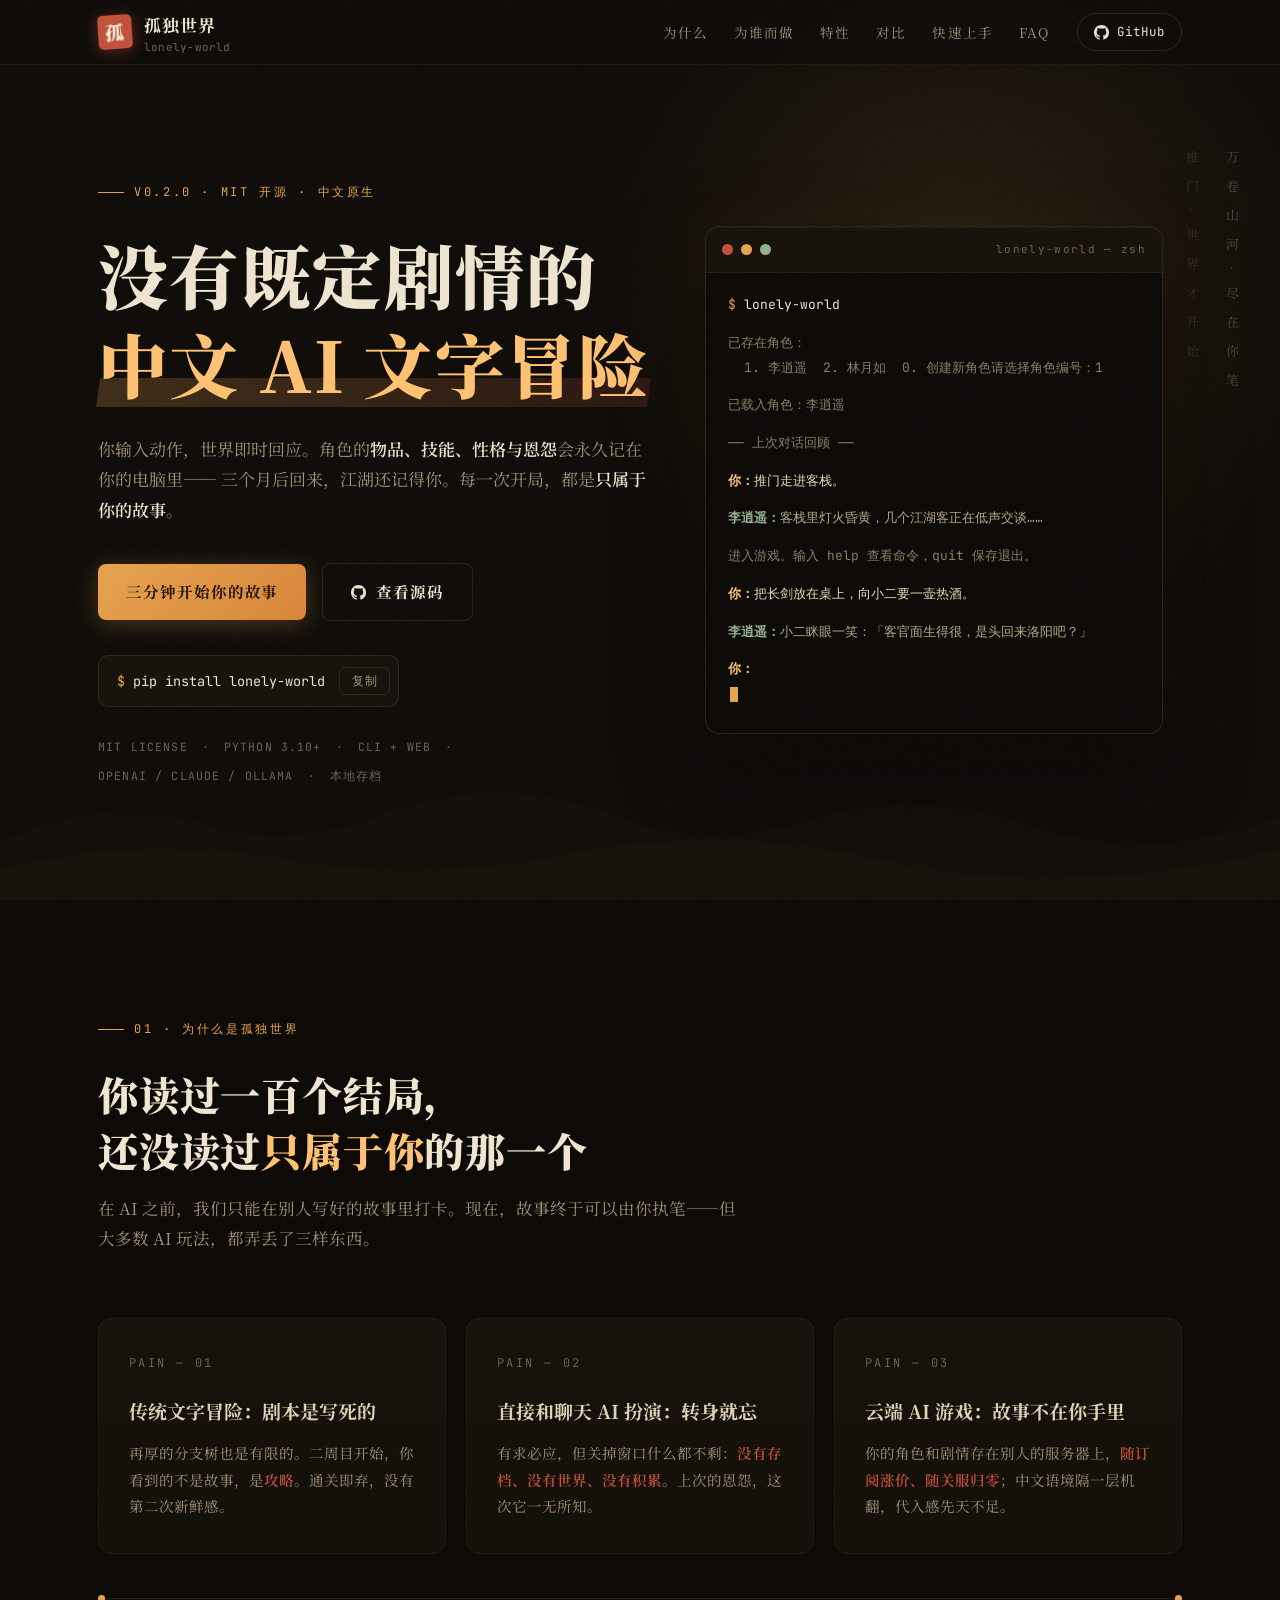
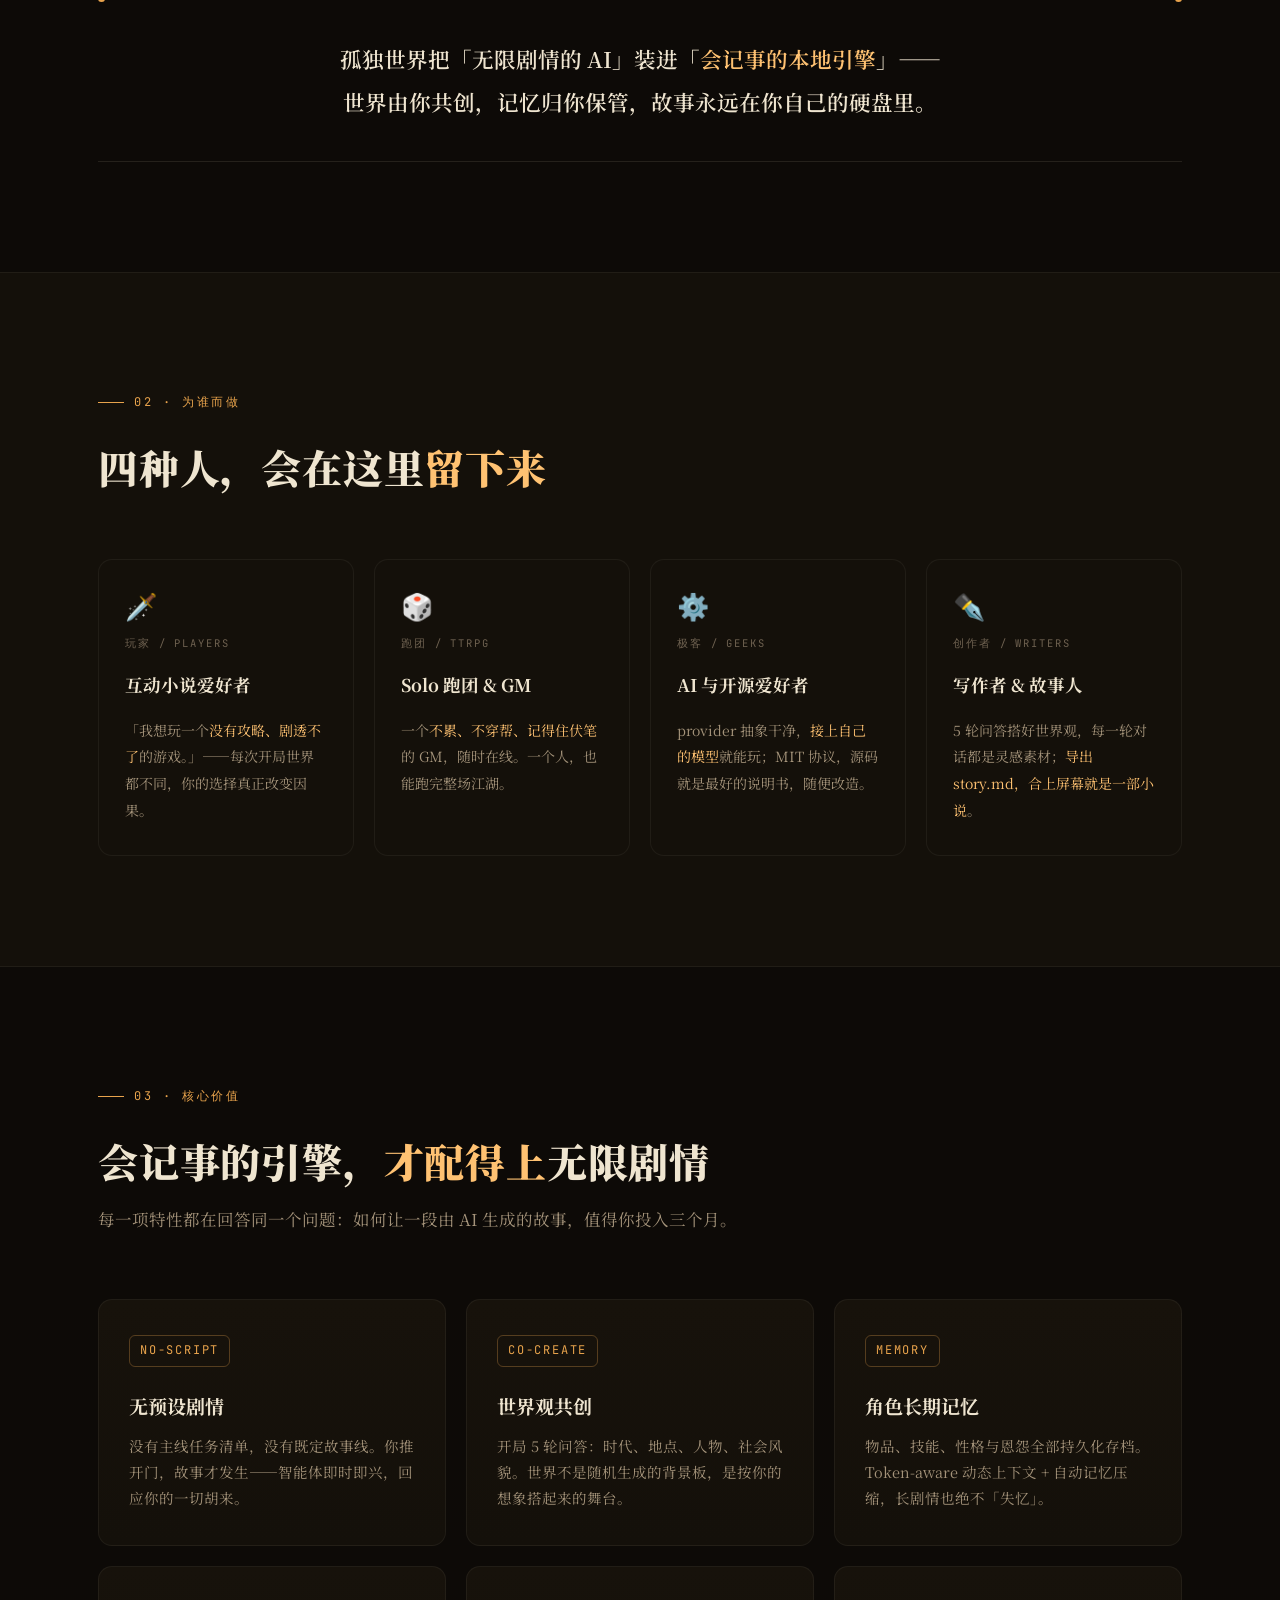
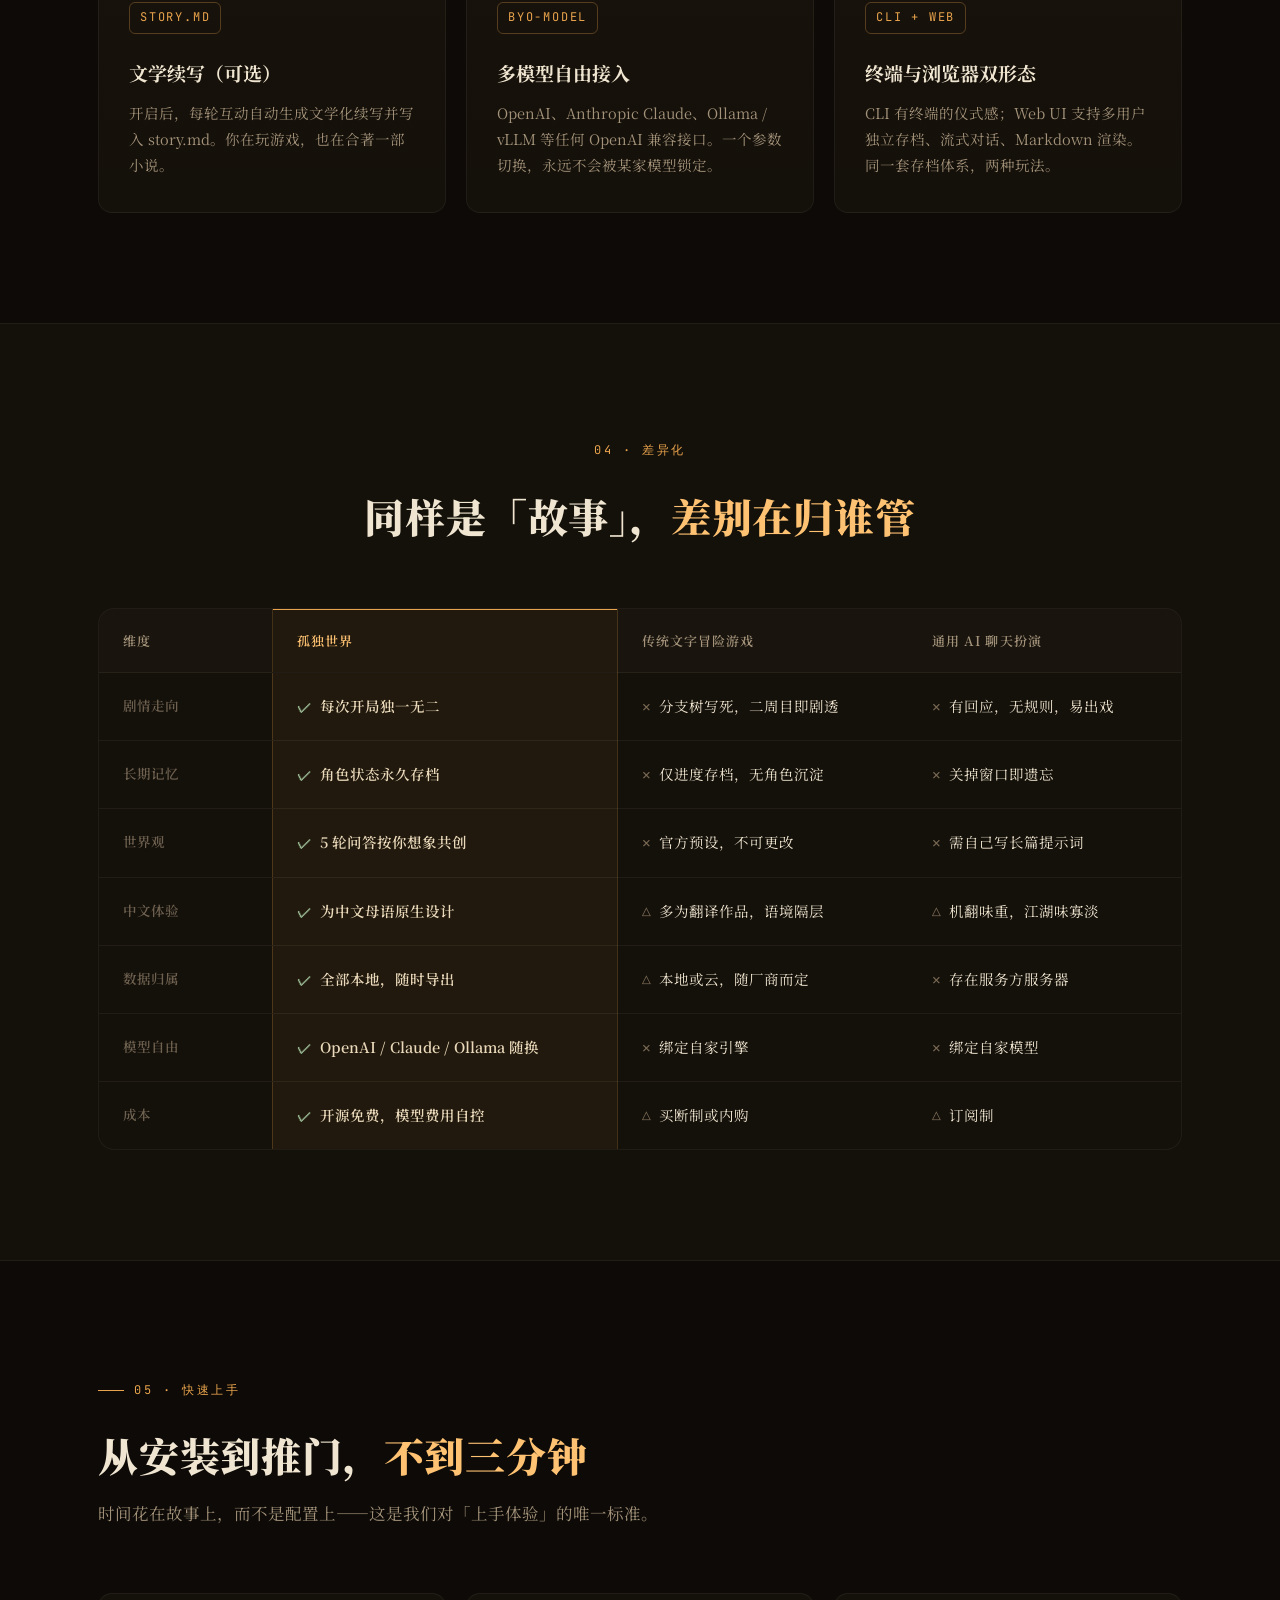
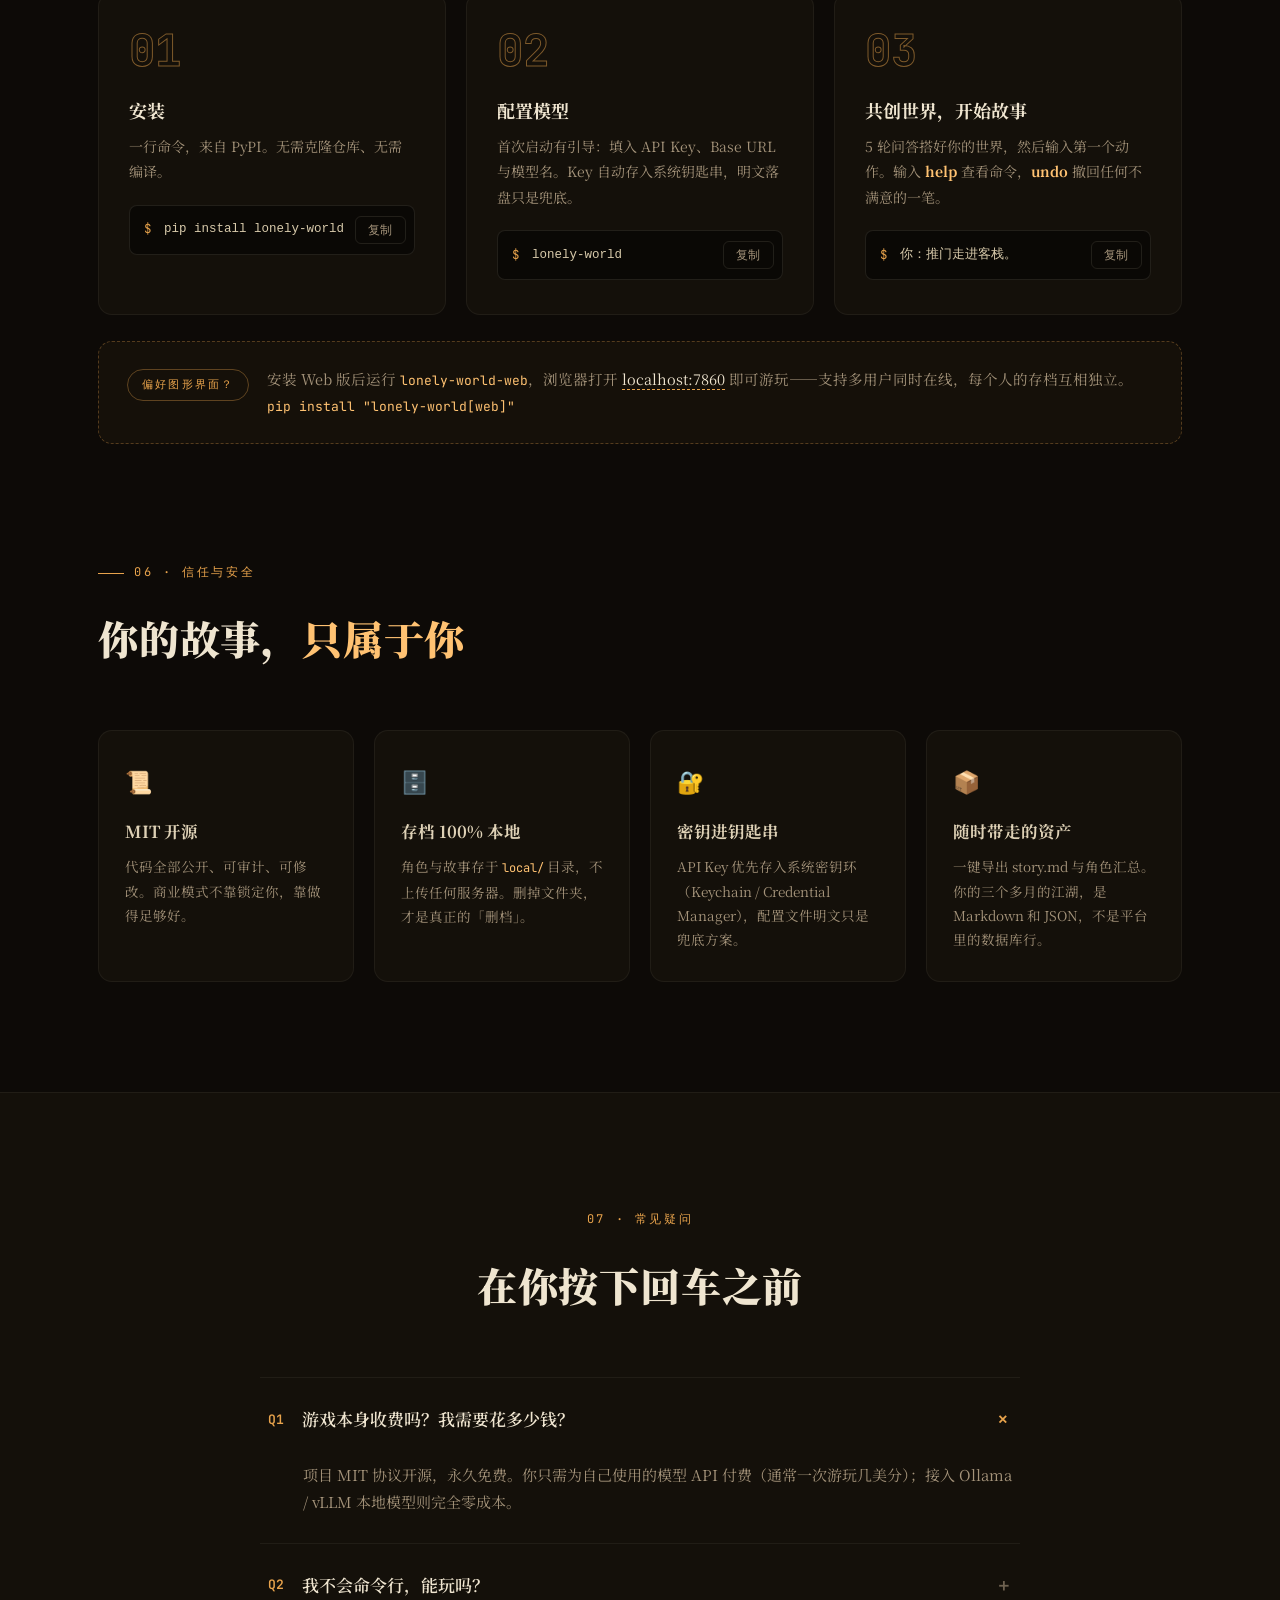
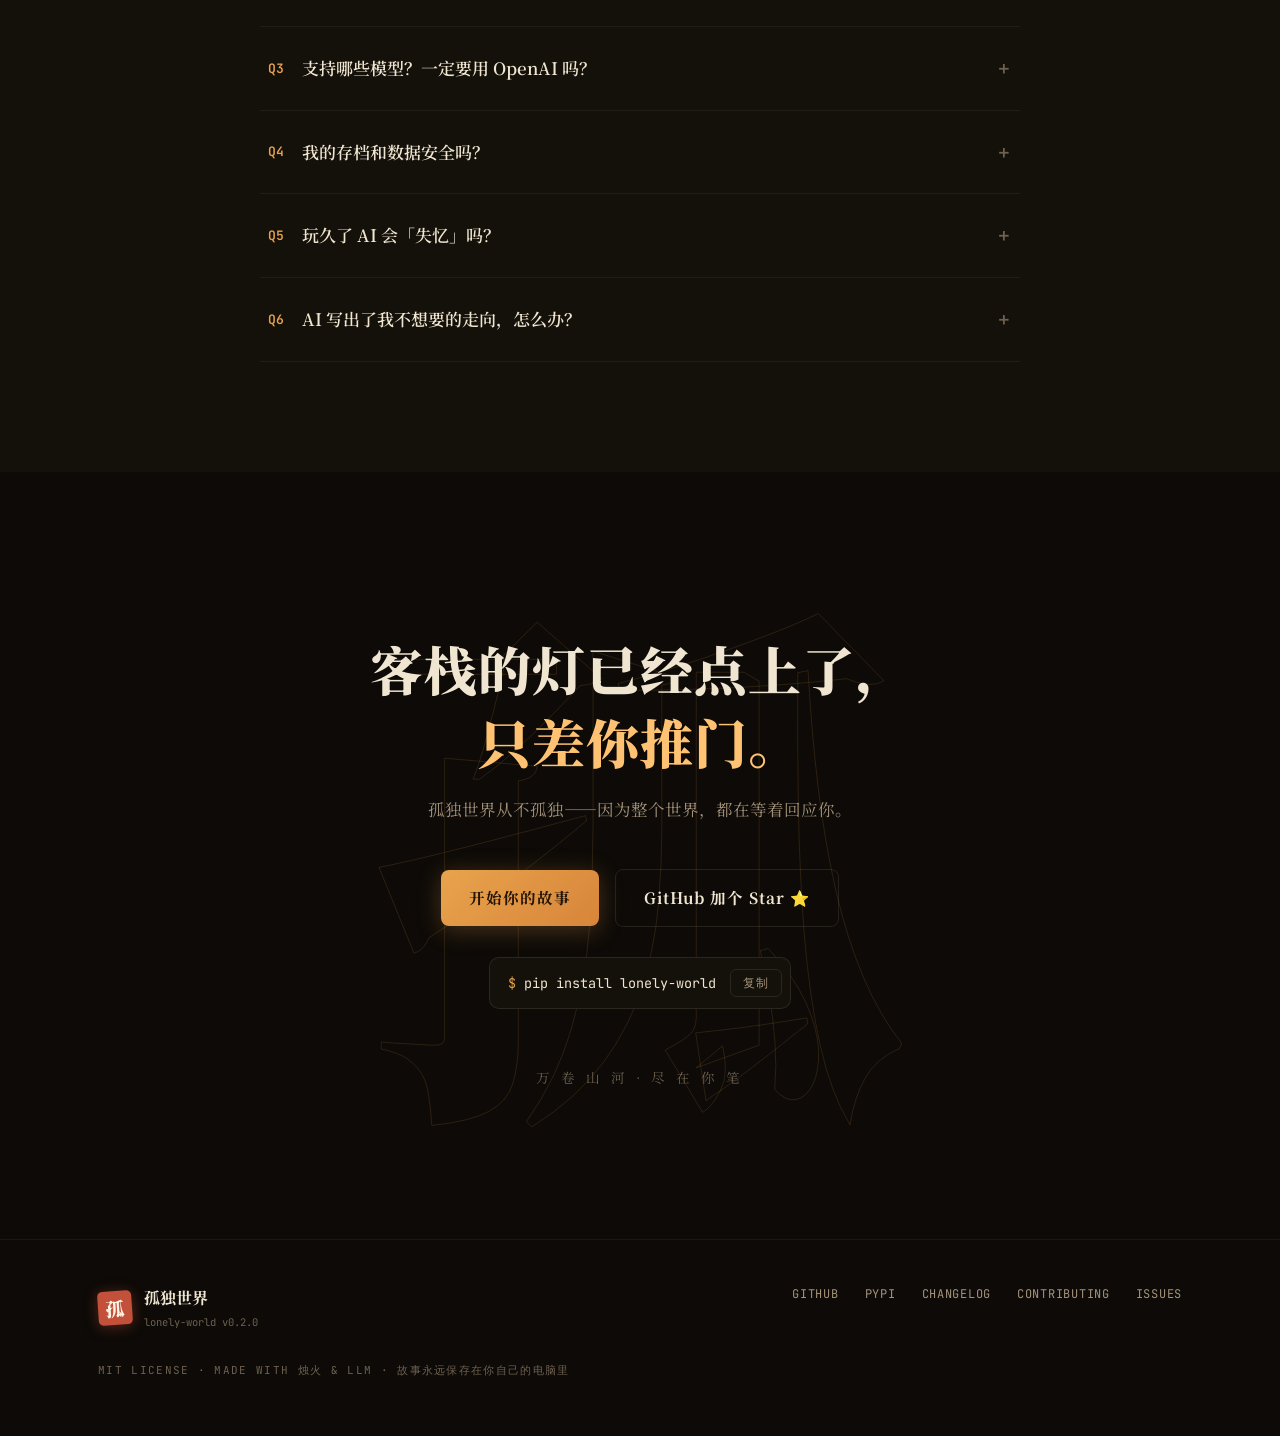
==== GTM/index.html @ b5265979 "update" ====
<!DOCTYPE html>
<html lang="zh-CN">
<head>
<meta charset="UTF-8">
<meta name="viewport" content="width=device-width, initial-scale=1.0">
<title>孤独世界 lonely-world — 没有既定剧情的中文 AI 文字冒险游戏</title>
<meta name="description" content="孤独世界是一款开源的中文 AI 文字冒险游戏：没有既定剧情，世界由你共创，角色长期记忆，存档完全保存在本地。支持 OpenAI / Claude / Ollama，pip 一行命令开始你的故事。">
<meta property="og:title" content="孤独世界 lonely-world — 没有既定剧情的中文 AI 文字冒险游戏">
<meta property="og:description" content="输入你的动作，世界即时回应。角色、恩怨与世界观永久保存在你自己的电脑里。每一次开局，都是一个只属于你的故事。">
<meta property="og:type" content="website">
<meta property="og:url" content="https://github.com/panna-arts/lonely-world">
<link rel="preconnect" href="https://fonts.googleapis.com">
<link rel="preconnect" href="https://fonts.gstatic.com" crossorigin>
<link href="https://fonts.googleapis.com/css2?family=Noto+Serif+SC:wght@400;600;700;900&family=JetBrains+Mono:wght@400;500;700&display=swap" rel="stylesheet">
<script type="application/ld+json">
{
  "@context": "https://schema.org",
  "@type": "SoftwareApplication",
  "name": "孤独世界 lonely-world",
  "applicationCategory": "GameApplication",
  "operatingSystem": "Cross-platform",
  "description": "没有既定剧情的中文 AI 文字冒险游戏，角色与世界观长期记忆，本地存档，支持 OpenAI / Claude / Ollama。",
  "offers": { "@type": "Offer", "price": "0", "priceCurrency": "USD" },
  "license": "https://opensource.org/licenses/MIT",
  "url": "https://github.com/panna-arts/lonely-world",
  "softwareVersion": "0.2.0"
}
</script>
<style>
  :root{
    --bg:        #0d0a07;
    --bg-2:      #14100a;
    --card:      #17120b;
    --card-hi:   #1d160d;
    --paper:     #efe5d0;
    --muted:     #a4937a;
    --faint:     #6e6150;
    --line:      rgba(239,229,208,.10);
    --line-soft: rgba(239,229,208,.06);
    --amber:     #e8a34c;
    --amber-hi:  #ffc272;
    --ember:     #c2503a;
    --jade:      #93b08c;
    --serif: "Noto Serif SC","Songti SC","STSong",serif;
    --mono: "JetBrains Mono","SF Mono",ui-monospace,Menlo,monospace;
    --maxw: 1140px;
  }
  *{margin:0;padding:0;box-sizing:border-box}
  html{scroll-behavior:smooth;overflow-x:hidden}
  body{
    background:var(--bg);
    color:var(--paper);
    font-family:var(--serif);
    font-size:16px;
    line-height:1.8;
    overflow-x:hidden;
    -webkit-font-smoothing:antialiased;
  }
  /* 纸纹噪点 */
  body::after{
    content:"";position:fixed;inset:0;z-index:2000;pointer-events:none;opacity:.045;
    background-image:url("data:image/svg+xml,%3Csvg xmlns='http://www.w3.org/2000/svg' width='160' height='160'%3E%3Cfilter id='n'%3E%3CfeTurbulence type='fractalNoise' baseFrequency='0.9' numOctaves='2'/%3E%3C/filter%3E%3Crect width='100%25' height='100%25' filter='url(%23n)'/%3E%3C/svg%3E");
  }
  ::selection{background:rgba(232,163,76,.35);color:#fff8ec}
  a{color:inherit;text-decoration:none}
  .wrap{max-width:var(--maxw);margin:0 auto;padding:0 28px}
  section{padding:110px 0;position:relative;scroll-margin-top:76px}

  /* ============ 导航 ============ */
  nav{
    position:fixed;top:0;left:0;right:0;z-index:1000;
    backdrop-filter:blur(14px);-webkit-backdrop-filter:blur(14px);
    background:rgba(13,10,7,.78);border-bottom:1px solid var(--line-soft);
  }
  .nav-inner{max-width:var(--maxw);margin:0 auto;padding:0 28px;height:64px;display:flex;align-items:center;gap:28px}
  .brand{display:flex;align-items:center;gap:12px;font-weight:700;font-size:17px;letter-spacing:.06em}
  .seal{
    width:34px;height:34px;flex:none;display:grid;place-items:center;
    background:var(--ember);color:#fff4e4;font-weight:900;font-size:19px;
    border-radius:5px;transform:rotate(-4deg);
    box-shadow:0 2px 14px rgba(194,80,58,.4);
  }
  .brand small{font-family:var(--mono);font-weight:400;font-size:11px;color:var(--faint);letter-spacing:.02em;display:block;line-height:1.2}
  .nav-links{display:flex;gap:26px;margin-left:auto}
  .nav-links a{font-size:13.5px;color:var(--muted);letter-spacing:.08em;transition:color .2s}
  .nav-links a:hover{color:var(--amber-hi)}
  .nav-gh{
    display:flex;align-items:center;gap:8px;font-family:var(--mono);font-size:12.5px;
    border:1px solid var(--line);border-radius:99px;padding:7px 16px;color:var(--paper);
    transition:border-color .2s,color .2s,box-shadow .2s;
  }
  .nav-gh:hover{border-color:var(--amber);color:var(--amber-hi);box-shadow:0 0 20px rgba(232,163,76,.15)}
  @media(max-width:900px){.nav-links{display:none}}

  /* ============ Hero ============ */
  .hero{position:relative;min-height:100vh;display:flex;flex-direction:column;justify-content:center;padding:150px 0 90px;overflow:hidden}
  .hero::before{ /* 灯笼光晕 */
    content:"";position:absolute;top:-12%;right:-6%;width:62vw;height:62vw;max-width:880px;max-height:880px;
    background:radial-gradient(circle,rgba(232,163,76,.13) 0%,rgba(232,163,76,.05) 38%,transparent 66%);
    animation:lamp 9s ease-in-out infinite alternate;pointer-events:none;
  }
  @keyframes lamp{from{transform:translate(0,0) scale(1)}to{transform:translate(-3%,4%) scale(1.07)}}
  .hero-grid{display:grid;grid-template-columns:1.04fr .96fr;gap:56px;align-items:center;position:relative;z-index:2}
  .eyebrow{
    font-family:var(--mono);font-size:12px;letter-spacing:.22em;color:var(--amber);
    display:inline-flex;align-items:center;gap:10px;margin-bottom:26px;
  }
  .eyebrow::before{content:"";width:26px;height:1px;background:var(--amber)}
  h1{
    font-size:clamp(2.5rem,5.6vw,4.35rem);font-weight:900;line-height:1.28;letter-spacing:.02em;
    margin-bottom:26px;
  }
  h1 em{font-style:normal;color:var(--amber-hi);position:relative;white-space:nowrap}
  h1 em::after{
    content:"";position:absolute;left:0;right:0;bottom:.08em;height:.42em;z-index:-1;
    background:linear-gradient(90deg,rgba(232,163,76,.22),rgba(194,80,58,.16));
    transform:skewX(-8deg);
  }
  .hero-sub{color:var(--muted);font-size:17px;max-width:34em;margin-bottom:38px}
  .hero-sub strong{color:var(--paper);font-weight:600}
  .cta-row{display:flex;gap:16px;flex-wrap:wrap;align-items:center;margin-bottom:34px}
  .btn{
    display:inline-flex;align-items:center;gap:10px;border-radius:8px;cursor:pointer;
    font-family:var(--serif);font-size:15.5px;font-weight:700;letter-spacing:.06em;
    padding:14px 28px;transition:transform .2s,box-shadow .25s,border-color .2s,background .2s;
  }
  .btn-pri{
    background:linear-gradient(135deg,var(--amber) 0%,#d8853a 100%);color:#241505;
    box-shadow:0 4px 24px rgba(232,163,76,.28);
  }
  .btn-pri:hover{transform:translateY(-2px);box-shadow:0 8px 34px rgba(232,163,76,.42)}
  .btn-gho{border:1px solid var(--line);color:var(--paper)}
  .btn-gho:hover{border-color:var(--amber);color:var(--amber-hi)}
  .install-pill{
    display:inline-flex;align-items:center;gap:14px;max-width:100%;
    font-family:var(--mono);font-size:13.5px;color:var(--paper);
    background:var(--bg-2);border:1px solid var(--line);border-radius:10px;padding:11px 8px 11px 18px;
  }
  .install-pill .dollar{color:var(--amber)}
  .copy-btn{
    font-family:var(--mono);font-size:11.5px;color:var(--muted);background:transparent;
    border:1px solid var(--line);border-radius:6px;padding:5px 12px;cursor:pointer;letter-spacing:.06em;
    transition:all .2s;flex:none;
  }
  .copy-btn:hover{color:var(--amber-hi);border-color:var(--amber)}
  .copy-btn.done{color:var(--jade);border-color:var(--jade)}
  .hero-meta{
    display:flex;flex-wrap:wrap;gap:8px 0;font-family:var(--mono);font-size:11.5px;
    color:var(--faint);letter-spacing:.1em;
  }
  .hero-meta span{display:flex;align-items:center}
  .hero-meta span:not(:last-child)::after{content:"·";margin:0 14px;color:rgba(232,163,76,.45)}

  /* 竖排装饰文字 */
  .vtext{
    position:absolute;writing-mode:vertical-rl;letter-spacing:.5em;
    font-size:13px;color:rgba(164,147,122,.42);user-select:none;pointer-events:none;z-index:1;
  }
  .vtext b{color:rgba(232,163,76,.55);font-weight:400}
  .vt-1{right:36px;top:150px}
  .vt-2{right:76px;top:150px;opacity:.55}

  /* 终端窗口 */
  .term{
    background:#0a0805;border:1px solid rgba(232,163,76,.16);border-radius:14px;
    box-shadow:0 30px 80px rgba(0,0,0,.6),0 0 60px rgba(232,163,76,.06),inset 0 1px 0 rgba(255,255,255,.04);
    overflow:hidden;font-family:var(--mono);font-size:13px;line-height:1.9;position:relative;z-index:2;
  }
  .term-bar{
    display:flex;align-items:center;gap:8px;padding:12px 16px;
    background:rgba(232,163,76,.05);border-bottom:1px solid var(--line-soft);
  }
  .term-bar i{width:11px;height:11px;border-radius:50%;background:#3a3227}
  .term-bar i:first-child{background:var(--ember)}
  .term-bar i:nth-child(2){background:var(--amber)}
  .term-bar i:nth-child(3){background:var(--jade)}
  .term-bar span{margin-left:auto;font-size:11px;color:var(--faint);letter-spacing:.12em}
  .term-body{padding:20px 22px 26px;min-height:400px;color:#cfc2a8;white-space:pre-wrap;word-break:break-all}
  .term-body .t-cmd{color:var(--paper)}
  .term-body .t-cmd::before{content:"$ ";color:var(--amber)}
  .term-body .t-sys{color:#8a7c64}
  .term-body .t-you{color:#e8d9b8}
  .term-body .t-you::before{content:"你：";color:var(--amber-hi);font-weight:700}
  .term-body .t-npc{color:#b7a789}
  .term-body .t-npc::before{content:"李逍遥：";color:var(--jade);font-weight:700}
  .term-body .t-new{display:block;margin-top:1em}
  .caret{display:inline-block;width:8px;height:1.15em;background:var(--amber);vertical-align:text-bottom;animation:blink 1s steps(1) infinite;margin-left:2px}
  @keyframes blink{50%{opacity:0}}
  .term-fade{animation:tfade .5s ease both}
  @keyframes tfade{from{opacity:0;transform:translateY(5px)}to{opacity:1;transform:none}}

  /* 远山 */
  .mountains{position:absolute;bottom:-2px;left:0;right:0;z-index:0;pointer-events:none;opacity:.75}

  /* ============ 通用 section 头 ============ */
  .sec-head{max-width:640px;margin-bottom:64px}
  .sec-head.center{margin-left:auto;margin-right:auto;text-align:center}
  .sec-head.center .eyebrow{justify-content:center}
  .sec-head.center .eyebrow::before{display:none}
  h2{font-size:clamp(1.7rem,3.4vw,2.5rem);font-weight:900;line-height:1.4;letter-spacing:.02em;margin-bottom:16px}
  h2 em{font-style:normal;color:var(--amber-hi)}
  .lead{color:var(--muted);font-size:16.5px}

  /* 入场动画 */
  .reveal{opacity:0;transform:translateY(26px);transition:opacity .8s ease,transform .8s cubic-bezier(.2,.7,.3,1);transition-delay:var(--d,0s)}
  .reveal.in{opacity:1;transform:none}
  @media(prefers-reduced-motion:reduce){
    .reveal{opacity:1;transform:none;transition:none}
    .hero::before{animation:none}
    html{scroll-behavior:auto}
  }

  /* ============ 痛点 ============ */
  .pains{display:grid;grid-template-columns:repeat(3,1fr);gap:20px;margin-bottom:20px}
  .pain{
    background:linear-gradient(180deg,var(--card) 0%,var(--bg-2) 100%);
    border:1px solid var(--line-soft);border-radius:14px;padding:34px 30px;position:relative;overflow:hidden;
    transition:transform .3s,border-color .3s;
  }
  .pain:hover{transform:translateY(-4px);border-color:var(--line)}
  .pain .no{font-family:var(--mono);font-size:12px;color:var(--faint);letter-spacing:.2em;display:block;margin-bottom:20px}
  .pain h3{font-size:19px;font-weight:700;margin-bottom:12px;color:#ded1b6}
  .pain p{font-size:14.5px;color:var(--muted)}
  .pain p b{color:var(--ember);font-weight:600}
  .answer{
    margin-top:44px;text-align:center;padding:38px 30px;position:relative;
    border-top:1px solid var(--line);border-bottom:1px solid var(--line);
  }
  .answer::before,.answer::after{
    content:"";position:absolute;top:-4px;width:7px;height:7px;border-radius:50%;background:var(--amber);
  }
  .answer::before{left:0}.answer::after{right:0}
  .answer p{font-size:clamp(1.05rem,2vw,1.35rem);font-weight:600;line-height:2}
  .answer p em{font-style:normal;color:var(--amber-hi)}

  /* ============ 人群 ============ */
  .audiences{display:grid;grid-template-columns:repeat(4,1fr);gap:20px}
  .aud{
    border:1px solid var(--line-soft);border-radius:14px;padding:32px 26px;background:var(--bg-2);
    display:flex;flex-direction:column;gap:16px;transition:transform .3s,border-color .3s,background .3s;position:relative;overflow:hidden;
  }
  .aud::before{content:"";position:absolute;top:0;left:0;right:0;height:2px;background:linear-gradient(90deg,var(--amber),transparent);opacity:0;transition:opacity .3s}
  .aud:hover{transform:translateY(-5px);border-color:rgba(232,163,76,.35);background:var(--card-hi)}
  .aud:hover::before{opacity:1}
  .aud .icon{font-size:26px;line-height:1}
  .aud h3{font-size:17.5px;font-weight:700}
  .aud blockquote{font-size:14px;color:var(--muted);line-height:1.9;flex:1}
  .aud blockquote em{font-style:normal;color:var(--amber-hi)}
  .aud .tag{font-family:var(--mono);font-size:10.5px;color:var(--faint);letter-spacing:.18em}

  /* ============ 特性 ============ */
  .features{display:grid;grid-template-columns:repeat(3,1fr);gap:20px}
  .feat{
    background:linear-gradient(180deg,var(--card) 0%,var(--bg-2) 100%);
    border:1px solid var(--line-soft);border-radius:14px;padding:34px 30px;
    transition:transform .3s,border-color .3s,box-shadow .3s;
  }
  .feat:hover{transform:translateY(-4px);border-color:rgba(232,163,76,.3);box-shadow:0 16px 44px rgba(0,0,0,.4)}
  .feat .glyph{
    font-family:var(--mono);font-size:12px;color:var(--amber);letter-spacing:.15em;
    border:1px solid rgba(232,163,76,.3);border-radius:6px;display:inline-block;padding:4px 10px;margin-bottom:22px;
  }
  .feat h3{font-size:19px;font-weight:700;margin-bottom:10px}
  .feat p{font-size:14.5px;color:var(--muted)}

  /* ============ 对比 ============ */
  .tbl-scroll{overflow-x:auto;border:1px solid var(--line-soft);border-radius:16px;background:var(--bg-2)}
  table{width:100%;border-collapse:collapse;min-width:760px}
  th,td{padding:20px 24px;text-align:left;font-size:14.5px;vertical-align:top;border-bottom:1px solid var(--line-soft)}
  tr:last-child td{border-bottom:none}
  thead th{font-size:13px;letter-spacing:.08em;color:var(--muted);font-weight:600;background:rgba(239,229,208,.02)}
  td.dim{color:var(--faint);font-weight:600;white-space:nowrap;font-size:13.5px}
  .col-us{background:rgba(232,163,76,.06);border-left:1px solid rgba(232,163,76,.22);border-right:1px solid rgba(232,163,76,.22)}
  thead th.col-us{color:var(--amber-hi);position:relative}
  thead th.col-us::after{content:"";position:absolute;top:-1px;left:0;right:0;height:2px;background:var(--amber)}
  td.col-us{color:#ead9ba;font-weight:600}
  td .ok{color:var(--jade);margin-right:8px;font-family:var(--mono)}
  td .no{color:#7a6a55;margin-right:8px;font-family:var(--mono)}

  /* ============ 上手 ============ */
  .steps{display:grid;grid-template-columns:repeat(3,1fr);gap:20px;counter-reset:step}
  .step{
    background:var(--bg-2);border:1px solid var(--line-soft);border-radius:14px;padding:34px 30px;position:relative;
    transition:transform .3s,border-color .3s;
  }
  .step:hover{transform:translateY(-4px);border-color:rgba(232,163,76,.3)}
  .step .num{
    font-family:var(--mono);font-size:44px;font-weight:700;color:transparent;
    -webkit-text-stroke:1px rgba(232,163,76,.5);line-height:1;display:block;margin-bottom:22px;
  }
  .step h3{font-size:18px;font-weight:700;margin-bottom:8px}
  .step p{font-size:14px;color:var(--muted);margin-bottom:20px}
  .cmd{
    display:flex;align-items:center;gap:12px;font-family:var(--mono);font-size:12.5px;
    background:#0a0805;border:1px solid var(--line);border-radius:8px;padding:10px 8px 10px 14px;color:#d8caab;
  }
  .cmd .dollar{color:var(--amber);flex:none}
  .cmd code{flex:1;overflow-x:auto;white-space:nowrap;scrollbar-width:none}
  .cmd code::-webkit-scrollbar{display:none}
  .web-note{
    margin-top:26px;display:flex;gap:18px;align-items:flex-start;flex-wrap:wrap;
    border:1px dashed rgba(232,163,76,.3);border-radius:14px;padding:24px 28px;
    background:rgba(232,163,76,.04);
  }
  .web-note .lbl{
    font-family:var(--mono);font-size:11px;letter-spacing:.2em;color:var(--amber);flex:none;
    border:1px solid rgba(232,163,76,.35);border-radius:99px;padding:5px 14px;margin-top:3px;
  }
  .web-note p{font-size:14.5px;color:var(--muted);flex:1;min-width:260px}
  .web-note code{font-family:var(--mono);font-size:13px;color:var(--amber-hi)}
  .web-note a{border-bottom:1px dashed var(--amber);color:var(--paper)}
  .web-note a:hover{color:var(--amber-hi)}

  /* ============ 信任 ============ */
  .trust{display:grid;grid-template-columns:repeat(4,1fr);gap:20px}
  .tcard{border:1px solid var(--line-soft);border-radius:14px;padding:30px 26px;background:var(--bg-2);transition:border-color .3s,transform .3s}
  .tcard:hover{border-color:rgba(147,176,140,.4);transform:translateY(-3px)}
  .tcard .icon{font-size:22px;margin-bottom:16px;display:block}
  .tcard h3{font-size:16.5px;font-weight:700;margin-bottom:8px;color:#ded1b6}
  .tcard p{font-size:13.5px;color:var(--muted)}
  .tcard code{font-family:var(--mono);font-size:12px;color:var(--amber-hi)}

  /* ============ FAQ ============ */
  .faq{max-width:760px;margin:0 auto}
  details{border-bottom:1px solid var(--line-soft)}
  details:first-child{border-top:1px solid var(--line-soft)}
  summary{
    list-style:none;cursor:pointer;padding:26px 8px;display:flex;align-items:center;gap:18px;
    font-size:17px;font-weight:600;transition:color .2s;
  }
  summary::-webkit-details-marker{display:none}
  summary:hover{color:var(--amber-hi)}
  summary .q{font-family:var(--mono);color:var(--amber);font-size:13px;flex:none}
  summary .arr{margin-left:auto;font-family:var(--mono);color:var(--faint);transition:transform .3s;flex:none}
  details[open] .arr{transform:rotate(45deg);color:var(--amber)}
  details .a{padding:0 8px 28px 43px;color:var(--muted);font-size:15px;max-width:60em}
  details .a code{font-family:var(--mono);font-size:13px;color:var(--amber-hi);background:rgba(232,163,76,.08);padding:2px 7px;border-radius:5px}

  /* ============ 尾部 CTA ============ */
  .final{text-align:center;padding:160px 0 150px;overflow:hidden}
  .final .giant{
    position:absolute;left:50%;top:50%;transform:translate(-50%,-52%);z-index:0;pointer-events:none;
    font-size:clamp(300px,42vw,560px);font-weight:900;line-height:1;
    color:transparent;-webkit-text-stroke:1px rgba(232,163,76,.14);user-select:none;
  }
  .final h2{font-size:clamp(2rem,4.6vw,3.3rem);position:relative;z-index:1}
  .final h2 em{font-style:normal;color:var(--amber-hi)}
  .final .lead{position:relative;z-index:1;margin-bottom:44px}
  .final .cta-row{justify-content:center;position:relative;z-index:1;margin-bottom:30px}
  .final .install-pill{position:relative;z-index:1}
  .final .whisper{
    position:relative;z-index:1;margin-top:56px;font-size:13.5px;color:var(--faint);letter-spacing:.3em;
  }

  footer{border-top:1px solid var(--line-soft);padding:44px 0 54px;position:relative;z-index:1}
  .foot-grid{display:flex;flex-wrap:wrap;gap:28px;align-items:flex-start;justify-content:space-between}
  .foot-brand{display:flex;align-items:center;gap:12px;font-weight:700}
  .foot-links{display:flex;flex-wrap:wrap;gap:10px 26px;font-family:var(--mono);font-size:12px;letter-spacing:.06em}
  .foot-links a{color:var(--muted);transition:color .2s}
  .foot-links a:hover{color:var(--amber-hi)}
  .foot-fine{margin-top:26px;font-family:var(--mono);font-size:11px;color:var(--faint);letter-spacing:.12em;line-height:2.2}

  /* ============ 响应式 ============ */
  @media(max-width:1020px){
    .audiences{grid-template-columns:repeat(2,1fr)}
    .trust{grid-template-columns:repeat(2,1fr)}
  }
  @media(max-width:880px){
    .hero-grid{grid-template-columns:1fr;gap:44px}
    .hero{padding-top:130px}
    .vtext{display:none}
    .pains,.features,.steps{grid-template-columns:1fr}
    section{padding:84px 0}
  }
  @media(max-width:560px){
    .audiences,.trust{grid-template-columns:1fr}
    .wrap{padding:0 20px}
    .nav-inner{padding:0 20px}
    h1 em{white-space:normal}
  }
</style>
</head>
<body>

<!-- ================= 导航 ================= -->
<nav>
  <div class="nav-inner">
    <a class="brand" href="#top">
      <span class="seal">孤</span>
      <span>孤独世界<small>lonely-world</small></span>
    </a>
    <div class="nav-links">
      <a href="#why">为什么</a>
      <a href="#who">为谁而做</a>
      <a href="#features">特性</a>
      <a href="#compare">对比</a>
      <a href="#start">快速上手</a>
      <a href="#faq">FAQ</a>
    </div>
    <a class="nav-gh" href="https://github.com/panna-arts/lonely-world" target="_blank" rel="noopener">
      <svg width="15" height="15" viewBox="0 0 16 16" fill="currentColor" aria-hidden="true"><path d="M8 0C3.58 0 0 3.58 0 8c0 3.54 2.29 6.53 5.47 7.59.4.07.55-.17.55-.38 0-.19-.01-.82-.01-1.49-2.01.37-2.53-.49-2.69-.94-.09-.23-.48-.94-.82-1.13-.28-.15-.68-.52-.01-.53.63-.01 1.08.58 1.23.82.72 1.21 1.87.87 2.33.66.07-.52.28-.87.51-1.07-1.78-.2-3.64-.89-3.64-3.95 0-.87.31-1.59.82-2.15-.08-.2-.36-1.02.08-2.12 0 0 .67-.21 2.2.82.64-.18 1.32-.27 2-.27s1.36.09 2 .27c1.53-1.04 2.2-.82 2.2-.82.44 1.1.16 1.92.08 2.12.51.56.82 1.27.82 2.15 0 3.07-1.87 3.75-3.65 3.95.29.25.54.73.54 1.48 0 1.07-.01 1.93-.01 2.2 0 .21.15.46.55.38A8.01 8.01 0 0 0 16 8c0-4.42-3.58-8-8-8Z"/></svg>
      GitHub
    </a>
  </div>
</nav>

<!-- ================= HERO ================= -->
<header class="hero" id="top">
  <span class="vtext vt-1">万 卷 山 河 · 尽 在 你 笔</span>
  <span class="vtext vt-2">推 门 · 世 界 才 开 始</span>
  <div class="wrap hero-grid">
    <div>
      <span class="eyebrow">V0.2.0 · MIT 开源 · 中文原生</span>
      <h1>没有既定剧情的<br><em>中文 AI 文字冒险</em></h1>
      <p class="hero-sub">
        你输入动作，世界即时回应。角色的<strong>物品、技能、性格与恩怨</strong>会永久记在你的电脑里——
        三个月后回来，江湖还记得你。每一次开局，都是<strong>只属于你的故事</strong>。
      </p>
      <div class="cta-row">
        <a class="btn btn-pri" href="#start">三分钟开始你的故事</a>
        <a class="btn btn-gho" href="https://github.com/panna-arts/lonely-world" target="_blank" rel="noopener">
          <svg width="15" height="15" viewBox="0 0 16 16" fill="currentColor" aria-hidden="true"><path d="M8 0C3.58 0 0 3.58 0 8c0 3.54 2.29 6.53 5.47 7.59.4.07.55-.17.55-.38 0-.19-.01-.82-.01-1.49-2.01.37-2.53-.49-2.69-.94-.09-.23-.48-.94-.82-1.13-.28-.15-.68-.52-.01-.53.63-.01 1.08.58 1.23.82.72 1.21 1.87.87 2.33.66.07-.52.28-.87.51-1.07-1.78-.2-3.64-.89-3.64-3.95 0-.87.31-1.59.82-2.15-.08-.2-.36-1.02.08-2.12 0 0 .67-.21 2.2.82.64-.18 1.32-.27 2-.27s1.36.09 2 .27c1.53-1.04 2.2-.82 2.2-.82.44 1.1.16 1.92.08 2.12.51.56.82 1.27.82 2.15 0 3.07-1.87 3.75-3.65 3.95.29.25.54.73.54 1.48 0 1.07-.01 1.93-.01 2.2 0 .21.15.46.55.38A8.01 8.01 0 0 0 16 8c0-4.42-3.58-8-8-8Z"/></svg>
          查看源码
        </a>
      </div>
      <div class="install-pill">
        <span><span class="dollar">$</span> pip install lonely-world</span>
        <button class="copy-btn" data-copy="pip install lonely-world">复制</button>
      </div>
      <div class="hero-meta" style="margin-top:30px">
        <span>MIT LICENSE</span>
        <span>PYTHON 3.10+</span>
        <span>CLI + WEB</span>
        <span>OPENAI / CLAUDE / OLLAMA</span>
        <span>本地存档</span>
      </div>
    </div>
    <div class="term" aria-hidden="true">
      <div class="term-bar"><i></i><i></i><i></i><span>lonely-world — zsh</span></div>
      <div class="term-body" id="termBody"></div>
    </div>
  </div>
  <svg class="mountains" viewBox="0 0 1440 180" preserveAspectRatio="none" height="180" width="100%">
    <path d="M0 180 L0 120 Q 120 70 240 105 Q 330 128 430 92 Q 560 48 700 96 Q 800 128 900 100 Q 1030 64 1160 104 Q 1290 142 1440 96 L1440 180 Z" fill="#120e09"/>
    <path d="M0 180 L0 148 Q 160 112 320 138 Q 480 162 640 132 Q 820 100 1000 140 Q 1200 178 1440 128 L1440 180 Z" fill="#171209"/>
  </svg>
</header>

<main>
<!-- ================= 痛点 / 为什么 ================= -->
<section id="why">
  <div class="wrap">
    <div class="sec-head reveal">
      <span class="eyebrow">01 · 为什么是孤独世界</span>
      <h2>你读过一百个结局，<br>还没读过<em>只属于你</em>的那一个</h2>
      <p class="lead">在 AI 之前，我们只能在别人写好的故事里打卡。现在，故事终于可以由你执笔——但大多数 AI 玩法，都弄丢了三样东西。</p>
    </div>
    <div class="pains">
      <div class="pain reveal" style="--d:.05s">
        <span class="no">PAIN — 01</span>
        <h3>传统文字冒险：剧本是写死的</h3>
        <p>再厚的分支树也是有限的。二周目开始，你看到的不是故事，是<b>攻略</b>。通关即弃，没有第二次新鲜感。</p>
      </div>
      <div class="pain reveal" style="--d:.15s">
        <span class="no">PAIN — 02</span>
        <h3>直接和聊天 AI 扮演：转身就忘</h3>
        <p>有求必应，但关掉窗口什么都不剩：<b>没有存档、没有世界、没有积累</b>。上次的恩怨，这次它一无所知。</p>
      </div>
      <div class="pain reveal" style="--d:.25s">
        <span class="no">PAIN — 03</span>
        <h3>云端 AI 游戏：故事不在你手里</h3>
        <p>你的角色和剧情存在别人的服务器上，<b>随订阅涨价、随关服归零</b>；中文语境隔一层机翻，代入感先天不足。</p>
      </div>
    </div>
    <div class="answer reveal">
      <p>孤独世界把「无限剧情的 AI」装进「<em>会记事的本地引擎</em>」——<br>世界由你共创，记忆归你保管，故事永远在你自己的硬盘里。</p>
    </div>
  </div>
</section>

<!-- ================= 人群 ICP ================= -->
<section id="who" style="background:var(--bg-2);border-top:1px solid var(--line-soft);border-bottom:1px solid var(--line-soft)">
  <div class="wrap">
    <div class="sec-head reveal">
      <span class="eyebrow">02 · 为谁而做</span>
      <h2>四种人，会在这里<em>留下来</em></h2>
    </div>
    <div class="audiences">
      <div class="aud reveal" style="--d:.05s">
        <span class="icon">🗡️</span>
        <span class="tag">玩家 / PLAYERS</span>
        <h3>互动小说爱好者</h3>
        <blockquote>「我想玩一个<em>没有攻略、剧透不了</em>的游戏。」——每次开局世界都不同，你的选择真正改变因果。</blockquote>
      </div>
      <div class="aud reveal" style="--d:.15s">
        <span class="icon">🎲</span>
        <span class="tag">跑团 / TTRPG</span>
        <h3>Solo 跑团 & GM</h3>
        <blockquote>一个<em>不累、不穿帮、记得住伏笔</em>的 GM，随时在线。一个人，也能跑完整场江湖。</blockquote>
      </div>
      <div class="aud reveal" style="--d:.25s">
        <span class="icon">⚙️</span>
        <span class="tag">极客 / GEEKS</span>
        <h3>AI 与开源爱好者</h3>
        <blockquote>provider 抽象干净，<em>接上自己的模型</em>就能玩；MIT 协议，源码就是最好的说明书，随便改造。</blockquote>
      </div>
      <div class="aud reveal" style="--d:.35s">
        <span class="icon">✒️</span>
        <span class="tag">创作者 / WRITERS</span>
        <h3>写作者 & 故事人</h3>
        <blockquote>5 轮问答搭好世界观，每一轮对话都是灵感素材；<em>导出 story.md，合上屏幕就是一部小说</em>。</blockquote>
      </div>
    </div>
  </div>
</section>

<!-- ================= 特性 ================= -->
<section id="features">
  <div class="wrap">
    <div class="sec-head reveal">
      <span class="eyebrow">03 · 核心价值</span>
      <h2>会记事的引擎，<em>才配得上</em>无限剧情</h2>
      <p class="lead">每一项特性都在回答同一个问题：如何让一段由 AI 生成的故事，值得你投入三个月。</p>
    </div>
    <div class="features">
      <div class="feat reveal" style="--d:.05s">
        <span class="glyph">NO-SCRIPT</span>
        <h3>无预设剧情</h3>
        <p>没有主线任务清单，没有既定故事线。你推开门，故事才发生——智能体即时即兴，回应你的一切胡来。</p>
      </div>
      <div class="feat reveal" style="--d:.12s">
        <span class="glyph">CO-CREATE</span>
        <h3>世界观共创</h3>
        <p>开局 5 轮问答：时代、地点、人物、社会风貌。世界不是随机生成的背景板，是按你的想象搭起来的舞台。</p>
      </div>
      <div class="feat reveal" style="--d:.19s">
        <span class="glyph">MEMORY</span>
        <h3>角色长期记忆</h3>
        <p>物品、技能、性格与恩怨全部持久化存档。Token-aware 动态上下文 + 自动记忆压缩，长剧情也绝不「失忆」。</p>
      </div>
      <div class="feat reveal" style="--d:.26s">
        <span class="glyph">STORY.MD</span>
        <h3>文学续写（可选）</h3>
        <p>开启后，每轮互动自动生成文学化续写并写入 story.md。你在玩游戏，也在合著一部小说。</p>
      </div>
      <div class="feat reveal" style="--d:.33s">
        <span class="glyph">BYO-MODEL</span>
        <h3>多模型自由接入</h3>
        <p>OpenAI、Anthropic Claude、Ollama / vLLM 等任何 OpenAI 兼容接口。一个参数切换，永远不会被某家模型锁定。</p>
      </div>
      <div class="feat reveal" style="--d:.40s">
        <span class="glyph">CLI + WEB</span>
        <h3>终端与浏览器双形态</h3>
        <p>CLI 有终端的仪式感；Web UI 支持多用户独立存档、流式对话、Markdown 渲染。同一套存档体系，两种玩法。</p>
      </div>
    </div>
  </div>
</section>

<!-- ================= 对比 ================= -->
<section id="compare" style="background:var(--bg-2);border-top:1px solid var(--line-soft);border-bottom:1px solid var(--line-soft)">
  <div class="wrap">
    <div class="sec-head center reveal">
      <span class="eyebrow">04 · 差异化</span>
      <h2>同样是「故事」，<em>差别在归谁管</em></h2>
    </div>
    <div class="tbl-scroll reveal">
      <table>
        <thead>
          <tr>
            <th style="width:16%">维度</th>
            <th class="col-us">孤独世界</th>
            <th>传统文字冒险游戏</th>
            <th>通用 AI 聊天扮演</th>
          </tr>
        </thead>
        <tbody>
          <tr>
            <td class="dim">剧情走向</td>
            <td class="col-us"><span class="ok">✓</span>每次开局独一无二</td>
            <td><span class="no">✕</span>分支树写死，二周目即剧透</td>
            <td><span class="no">✕</span>有回应，无规则，易出戏</td>
          </tr>
          <tr>
            <td class="dim">长期记忆</td>
            <td class="col-us"><span class="ok">✓</span>角色状态永久存档</td>
            <td><span class="no">✕</span>仅进度存档，无角色沉淀</td>
            <td><span class="no">✕</span>关掉窗口即遗忘</td>
          </tr>
          <tr>
            <td class="dim">世界观</td>
            <td class="col-us"><span class="ok">✓</span>5 轮问答按你想象共创</td>
            <td><span class="no">✕</span>官方预设，不可更改</td>
            <td><span class="no">✕</span>需自己写长篇提示词</td>
          </tr>
          <tr>
            <td class="dim">中文体验</td>
            <td class="col-us"><span class="ok">✓</span>为中文母语原生设计</td>
            <td><span class="no">△</span>多为翻译作品，语境隔层</td>
            <td><span class="no">△</span>机翻味重，江湖味寡淡</td>
          </tr>
          <tr>
            <td class="dim">数据归属</td>
            <td class="col-us"><span class="ok">✓</span>全部本地，随时导出</td>
            <td><span class="no">△</span>本地或云，随厂商而定</td>
            <td><span class="no">✕</span>存在服务方服务器</td>
          </tr>
          <tr>
            <td class="dim">模型自由</td>
            <td class="col-us"><span class="ok">✓</span>OpenAI / Claude / Ollama 随换</td>
            <td><span class="no">✕</span>绑定自家引擎</td>
            <td><span class="no">✕</span>绑定自家模型</td>
          </tr>
          <tr>
            <td class="dim">成本</td>
            <td class="col-us"><span class="ok">✓</span>开源免费，模型费用自控</td>
            <td><span class="no">△</span>买断制或内购</td>
            <td><span class="no">△</span>订阅制</td>
          </tr>
        </tbody>
      </table>
    </div>
  </div>
</section>

<!-- ================= 快速上手 ================= -->
<section id="start">
  <div class="wrap">
    <div class="sec-head reveal">
      <span class="eyebrow">05 · 快速上手</span>
      <h2>从安装到推门，<em>不到三分钟</em></h2>
      <p class="lead">时间花在故事上，而不是配置上——这是我们对「上手体验」的唯一标准。</p>
    </div>
    <div class="steps">
      <div class="step reveal" style="--d:.05s">
        <span class="num">01</span>
        <h3>安装</h3>
        <p>一行命令，来自 PyPI。无需克隆仓库、无需编译。</p>
        <div class="cmd">
          <span class="dollar">$</span>
          <code>pip install lonely-world</code>
          <button class="copy-btn" data-copy="pip install lonely-world">复制</button>
        </div>
      </div>
      <div class="step reveal" style="--d:.15s">
        <span class="num">02</span>
        <h3>配置模型</h3>
        <p>首次启动有引导：填入 API Key、Base URL 与模型名。Key 自动存入系统钥匙串，明文落盘只是兜底。</p>
        <div class="cmd">
          <span class="dollar">$</span>
          <code>lonely-world</code>
          <button class="copy-btn" data-copy="lonely-world">复制</button>
        </div>
      </div>
      <div class="step reveal" style="--d:.25s">
        <span class="num">03</span>
        <h3>共创世界，开始故事</h3>
        <p>5 轮问答搭好你的世界，然后输入第一个动作。输入 <b style="color:var(--amber-hi)">help</b> 查看命令，<b style="color:var(--amber-hi)">undo</b> 撤回任何不满意的一笔。</p>
        <div class="cmd">
          <span class="dollar">$</span>
          <code>你：推门走进客栈。</code>
          <button class="copy-btn" data-copy="推门走进客栈。">复制</button>
        </div>
      </div>
    </div>
    <div class="web-note reveal">
      <span class="lbl">偏好图形界面？</span>
      <p>安装 Web 版后运行 <code>lonely-world-web</code>，浏览器打开 <a href="http://localhost:7860">localhost:7860</a> 即可游玩——支持多用户同时在线，每个人的存档互相独立。<code>pip install "lonely-world[web]"</code></p>
    </div>
  </div>
</section>

<!-- ================= 信任 ================= -->
<section id="trust" style="padding-top:0">
  <div class="wrap">
    <div class="sec-head reveal">
      <span class="eyebrow">06 · 信任与安全</span>
      <h2>你的故事，<em>只属于你</em></h2>
    </div>
    <div class="trust">
      <div class="tcard reveal" style="--d:.05s">
        <span class="icon">📜</span>
        <h3>MIT 开源</h3>
        <p>代码全部公开、可审计、可修改。商业模式不靠锁定你，靠做得足够好。</p>
      </div>
      <div class="tcard reveal" style="--d:.15s">
        <span class="icon">🗄️</span>
        <h3>存档 100% 本地</h3>
        <p>角色与故事存于 <code>local/</code> 目录，不上传任何服务器。删掉文件夹，才是真正的「删档」。</p>
      </div>
      <div class="tcard reveal" style="--d:.25s">
        <span class="icon">🔐</span>
        <h3>密钥进钥匙串</h3>
        <p>API Key 优先存入系统密钥环（Keychain / Credential Manager），配置文件明文只是兜底方案。</p>
      </div>
      <div class="tcard reveal" style="--d:.35s">
        <span class="icon">📦</span>
        <h3>随时带走的资产</h3>
        <p>一键导出 story.md 与角色汇总。你的三个多月的江湖，是 Markdown 和 JSON，不是平台里的数据库行。</p>
      </div>
    </div>
  </div>
</section>

<!-- ================= FAQ ================= -->
<section id="faq" style="background:var(--bg-2);border-top:1px solid var(--line-soft)">
  <div class="wrap">
    <div class="sec-head center reveal">
      <span class="eyebrow">07 · 常见疑问</span>
      <h2>在你按下回车之前</h2>
    </div>
    <div class="faq reveal">
      <details open>
        <summary><span class="q">Q1</span>游戏本身收费吗？我需要花多少钱？<span class="arr">＋</span></summary>
        <div class="a">项目 MIT 协议开源，永久免费。你只需为自己使用的模型 API 付费（通常一次游玩几美分）；接入 Ollama / vLLM 本地模型则完全零成本。</div>
      </details>
      <details>
        <summary><span class="q">Q2</span>我不会命令行，能玩吗？<span class="arr">＋</span></summary>
        <div class="a">可以。安装 Web 版（<code>pip install "lonely-world[web]"</code>）后运行 <code>lonely-world-web</code>，浏览器打开 <code>localhost:7860</code>，点选或创建角色即可开始，全程图形界面。</div>
      </details>
      <details>
        <summary><span class="q">Q3</span>支持哪些模型？一定要用 OpenAI 吗？<span class="arr">＋</span></summary>
        <div class="a">不需要。任何 OpenAI 兼容接口都可以：OpenAI、Anthropic Claude、以及 Ollama / vLLM 跑的本地模型。用 <code>--provider</code> 参数或环境变量切换，随时换模型不换存档。</div>
      </details>
      <details>
        <summary><span class="q">Q4</span>我的存档和数据安全吗？<span class="arr">＋</span></summary>
        <div class="a">所有数据保存在你电脑的 <code>local/</code> 目录，不经过任何第三方服务器（仅与你配置的模型 API 通信）。API Key 优先存入系统密钥环；故事可随时导出为 Markdown，完全可携带。</div>
      </details>
      <details>
        <summary><span class="q">Q5</span>玩久了 AI 会「失忆」吗？<span class="arr">＋</span></summary>
        <div class="a">这正是孤独世界的核心工程：Token-aware 动态上下文截断 + 自动记忆压缩归档。长剧情下关键设定与人物恩怨会被归档保留，而不是被直接截断丢弃。</div>
      </details>
      <details>
        <summary><span class="q">Q6</span>AI 写出了我不想要的走向，怎么办？<span class="arr">＋</span></summary>
        <div class="a">输入 <code>undo</code>（或「撤回」）即可撤销上一轮输入并恢复到之前的状态，世界会当作什么都没发生过。你的故事，你有最终剪辑权。</div>
      </details>
    </div>
  </div>
</section>

<!-- ================= 尾部 CTA ================= -->
<section class="final" id="final">
  <span class="giant">孤</span>
  <div class="wrap">
    <h2 class="reveal">客栈的灯已经点上了，<br><em>只差你推门。</em></h2>
    <p class="lead reveal" style="margin-bottom:44px">孤独世界从不孤独——因为整个世界，都在等着回应你。</p>
    <div class="cta-row reveal">
      <a class="btn btn-pri" href="#start">开始你的故事</a>
      <a class="btn btn-gho" href="https://github.com/panna-arts/lonely-world" target="_blank" rel="noopener">GitHub 加个 Star ⭐</a>
    </div>
    <div class="install-pill reveal">
      <span><span class="dollar">$</span> pip install lonely-world</span>
      <button class="copy-btn" data-copy="pip install lonely-world">复制</button>
    </div>
    <p class="whisper">万 卷 山 河 · 尽 在 你 笔</p>
  </div>
</section>
</main>

<!-- ================= 页脚 ================= -->
<footer>
  <div class="wrap">
    <div class="foot-grid">
      <div class="foot-brand">
        <span class="seal">孤</span>
        <span>孤独世界<small style="display:block;font-family:var(--mono);font-weight:400;font-size:10.5px;color:var(--faint)">lonely-world v0.2.0</small></span>
      </div>
      <div class="foot-links">
        <a href="https://github.com/panna-arts/lonely-world" target="_blank" rel="noopener">GITHUB</a>
        <a href="https://pypi.org/project/lonely-world/" target="_blank" rel="noopener">PYPI</a>
        <a href="https://github.com/panna-arts/lonely-world/blob/main/CHANGELOG.md" target="_blank" rel="noopener">CHANGELOG</a>
        <a href="https://github.com/panna-arts/lonely-world/blob/main/CONTRIBUTING.md" target="_blank" rel="noopener">CONTRIBUTING</a>
        <a href="https://github.com/panna-arts/lonely-world/issues" target="_blank" rel="noopener">ISSUES</a>
      </div>
    </div>
    <p class="foot-fine">MIT LICENSE · MADE WITH 烛火 &amp; LLM · 故事永远保存在你自己的电脑里</p>
  </div>
</footer>

<script>
  /* ---------- 滚动入场 ---------- */
  const io = new IntersectionObserver((entries)=>{
    entries.forEach(e=>{ if(e.isIntersecting){ e.target.classList.add('in'); io.unobserve(e.target);} });
  },{threshold:.12});
  document.querySelectorAll('.reveal').forEach(el=>io.observe(el));

  /* ---------- 复制命令 ---------- */
  document.querySelectorAll('.copy-btn').forEach(btn=>{
    btn.addEventListener('click', async ()=>{
      const text = btn.dataset.copy || '';
      try{ await navigator.clipboard.writeText(text); }
      catch(_){
        const ta=document.createElement('textarea');ta.value=text;document.body.appendChild(ta);
        ta.select();document.execCommand('copy');ta.remove();
      }
      const old=btn.textContent; btn.textContent='已复制 ✓'; btn.classList.add('done');
      setTimeout(()=>{btn.textContent=old;btn.classList.remove('done');},1600);
    });
  });

  /* ---------- 终端打字动画 ---------- */
  (function(){
    const body=document.getElementById('termBody');
    if(!body) return;
    const reduce=window.matchMedia('(prefers-reduced-motion: reduce)').matches;
    const script=[
      {t:'cmd', s:'lonely-world'},
      {t:'sys', s:'已存在角色：', n:1},
      {t:'sys', s:'  1. 李逍遥'},
      {t:'sys', s:'  2. 林月如'},
      {t:'sys', s:'  0. 创建新角色'},
      {t:'sys', s:'请选择角色编号：1'},
      {t:'sys', s:'已载入角色：李逍遥', n:1},
      {t:'sys', s:'—— 上次对话回顾 ——', n:1},
      {t:'you', s:'推门走进客栈。', n:1},
      {t:'npc', s:'客栈里灯火昏黄，几个江湖客正在低声交谈……', n:1},
      {t:'sys', s:'进入游戏。输入 help 查看命令，quit 保存退出。', n:1},
      {t:'you', s:'把长剑放在桌上，向小二要一壶热酒。', n:1},
      {t:'npc', s:'小二眯眼一笑：「客官面生得很，是头回来洛阳吧？」', n:1},
      {t:'you', s:'', n:1, caret:true}
    ];
    if(reduce){
      script.forEach(l=>{
        const d=document.createElement('span');
        d.className='t-'+l.t+(l.n?' t-new':'');
        d.textContent=l.s; body.appendChild(d);
        if(l.caret){const c=document.createElement('span');c.className='caret';body.appendChild(c);}
      });
      return;
    }
    const sleep=ms=>new Promise(r=>setTimeout(r,ms));
    let first=true;
    async function play(){
      while(true){
        body.innerHTML='';
        for(const l of script){
          const d=document.createElement('span');
          d.className='t-'+l.t+(l.n?' t-new':'');
          if(!first) d.classList.add('term-fade');
          body.appendChild(d);
          if(l.caret){
            const c=document.createElement('span');c.className='caret';body.appendChild(c);
            await sleep(2600); continue;
          }
          if(l.t==='you'){
            for(const ch of l.s){ d.textContent+=ch; await sleep(55+Math.random()*70); }
            await sleep(500);
          }else{
            d.textContent=l.s;
            await sleep(l.t==='cmd'?650:420);
          }
        }
        first=false;
        await sleep(6000);
      }
    }
    play();
  })();
</script>
</body>
</html>
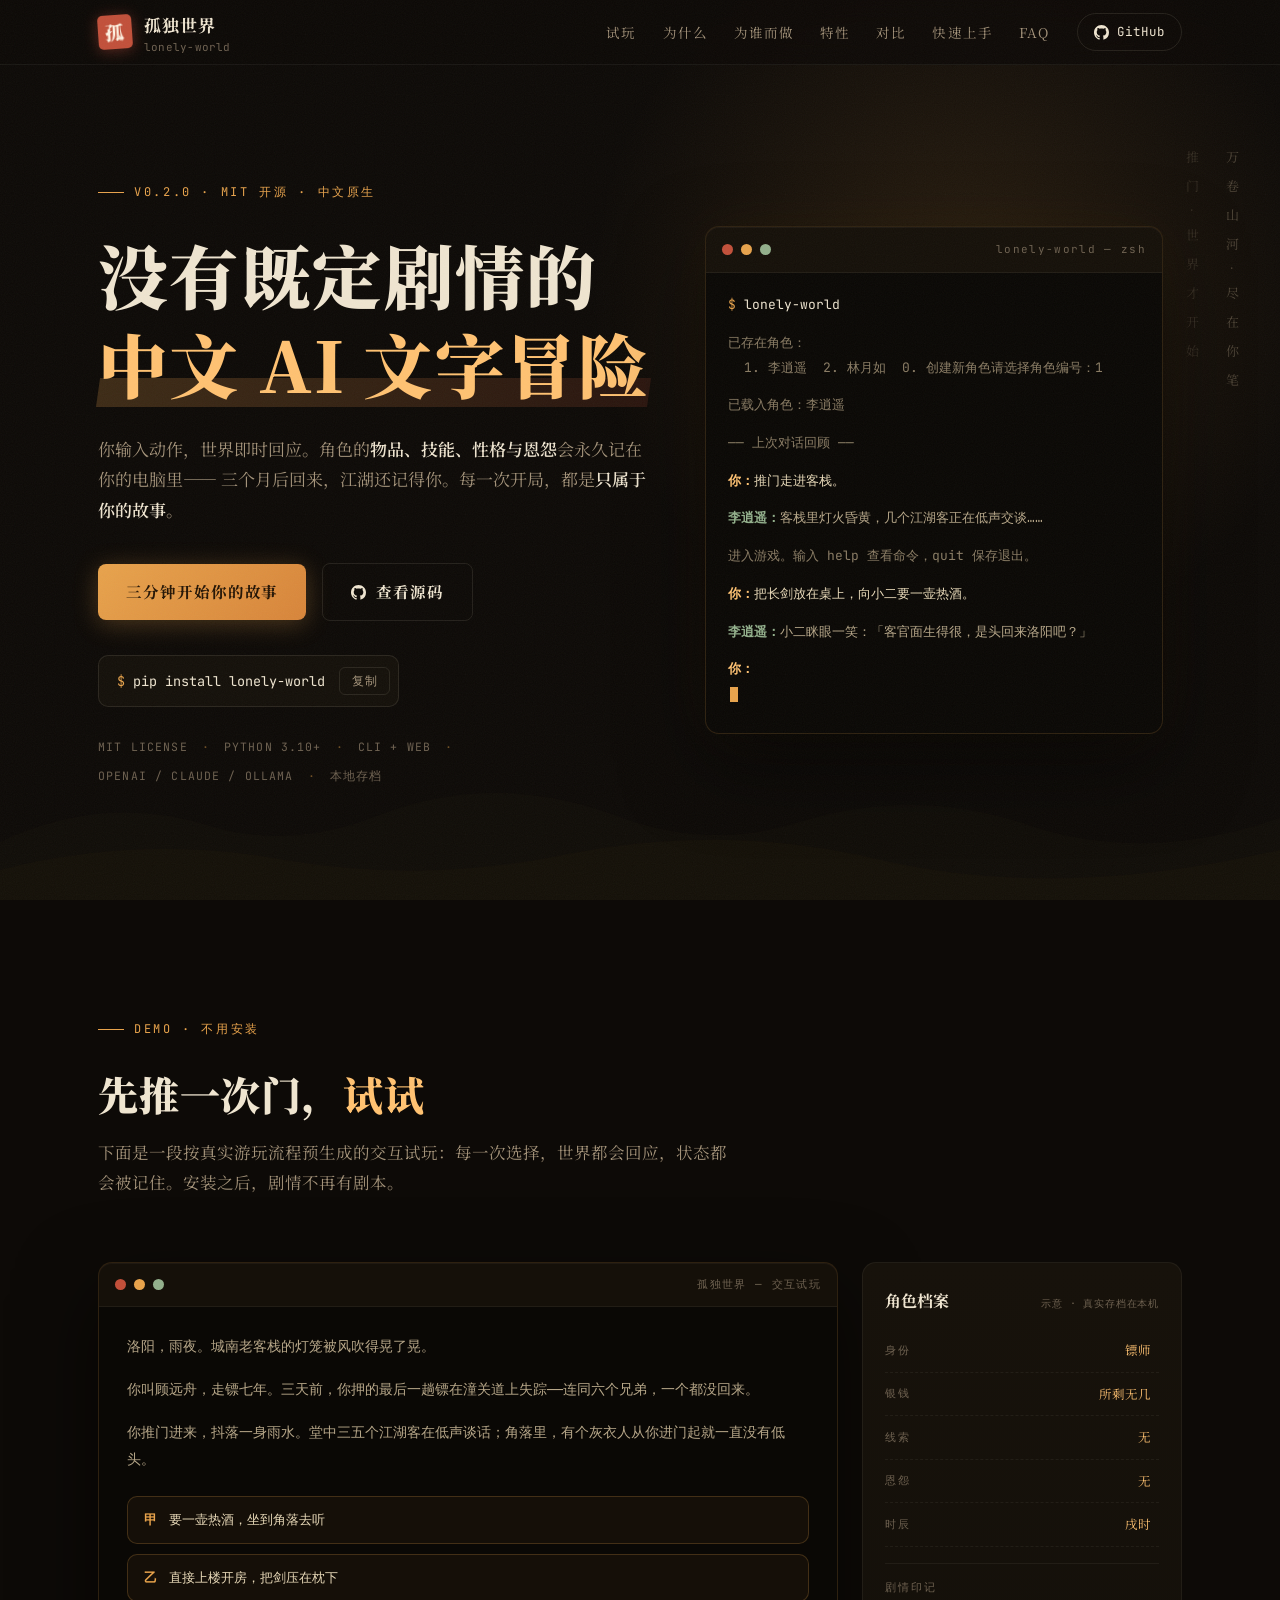
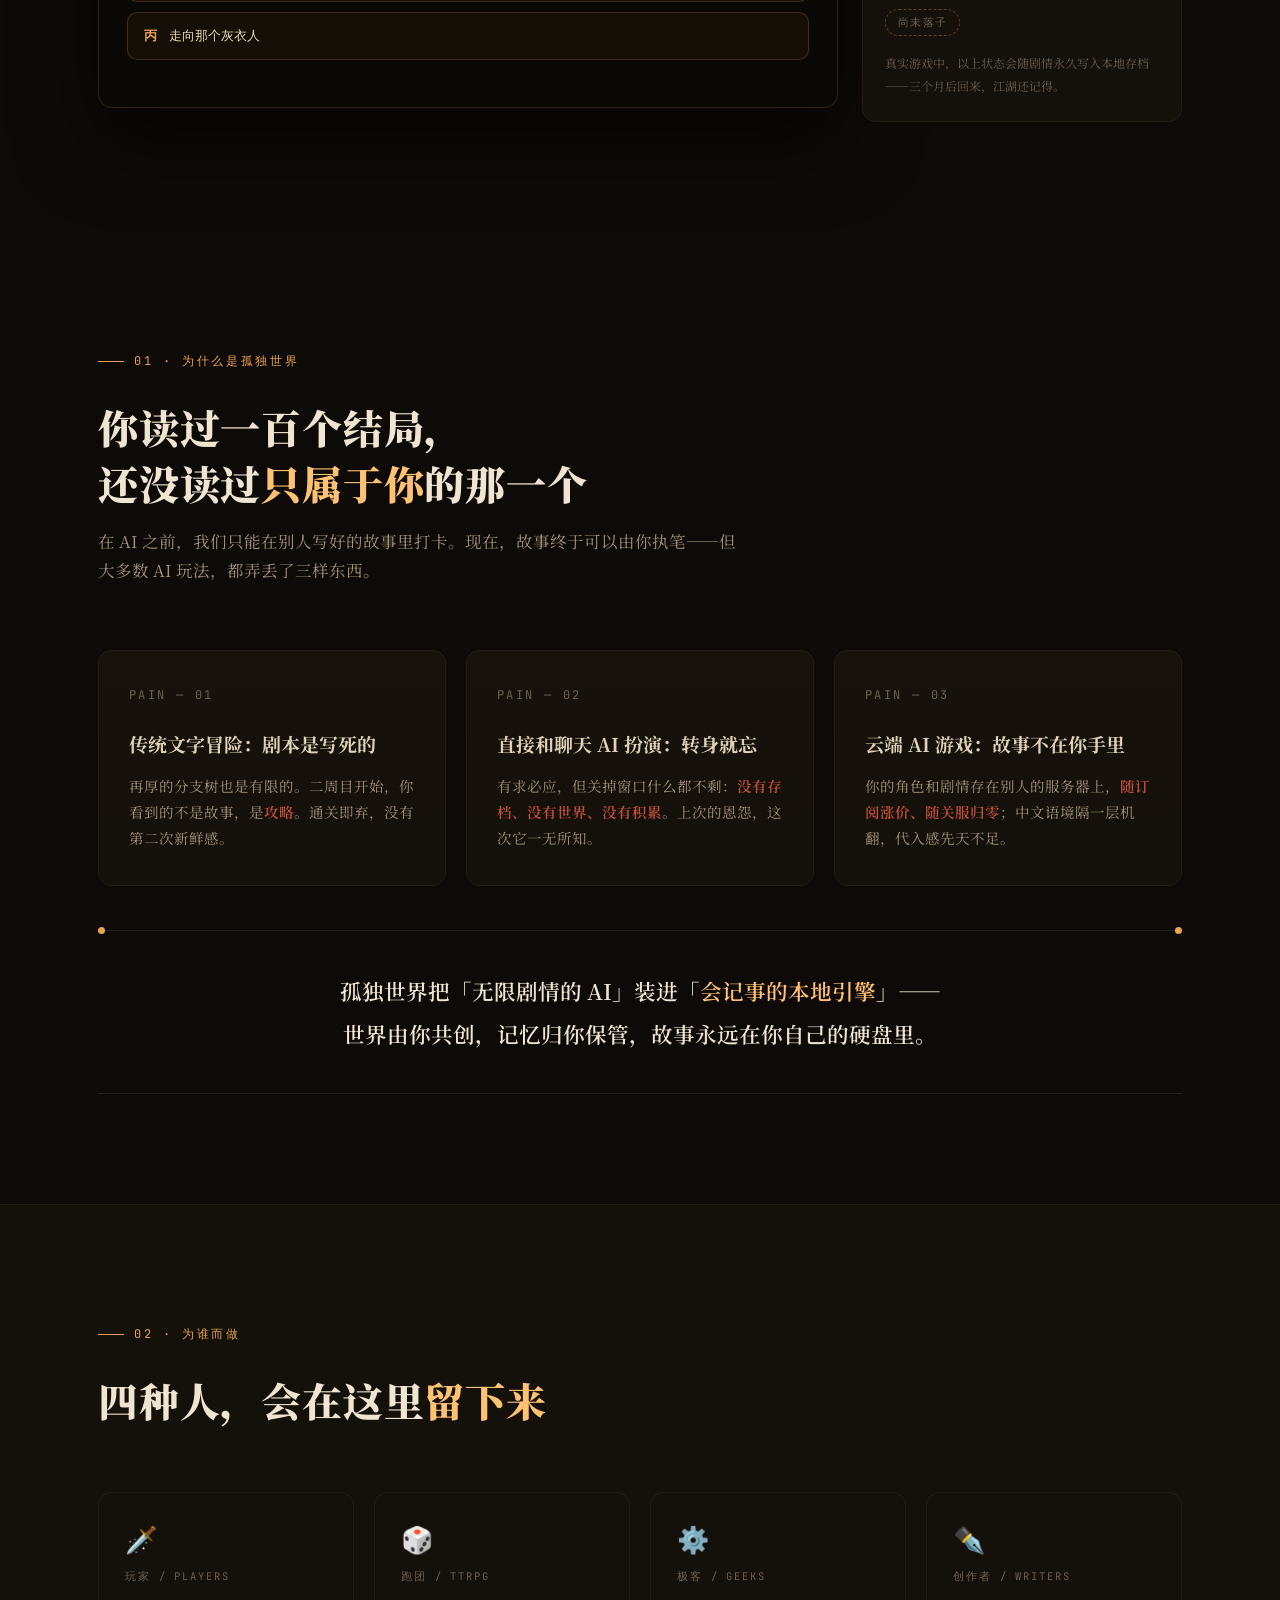
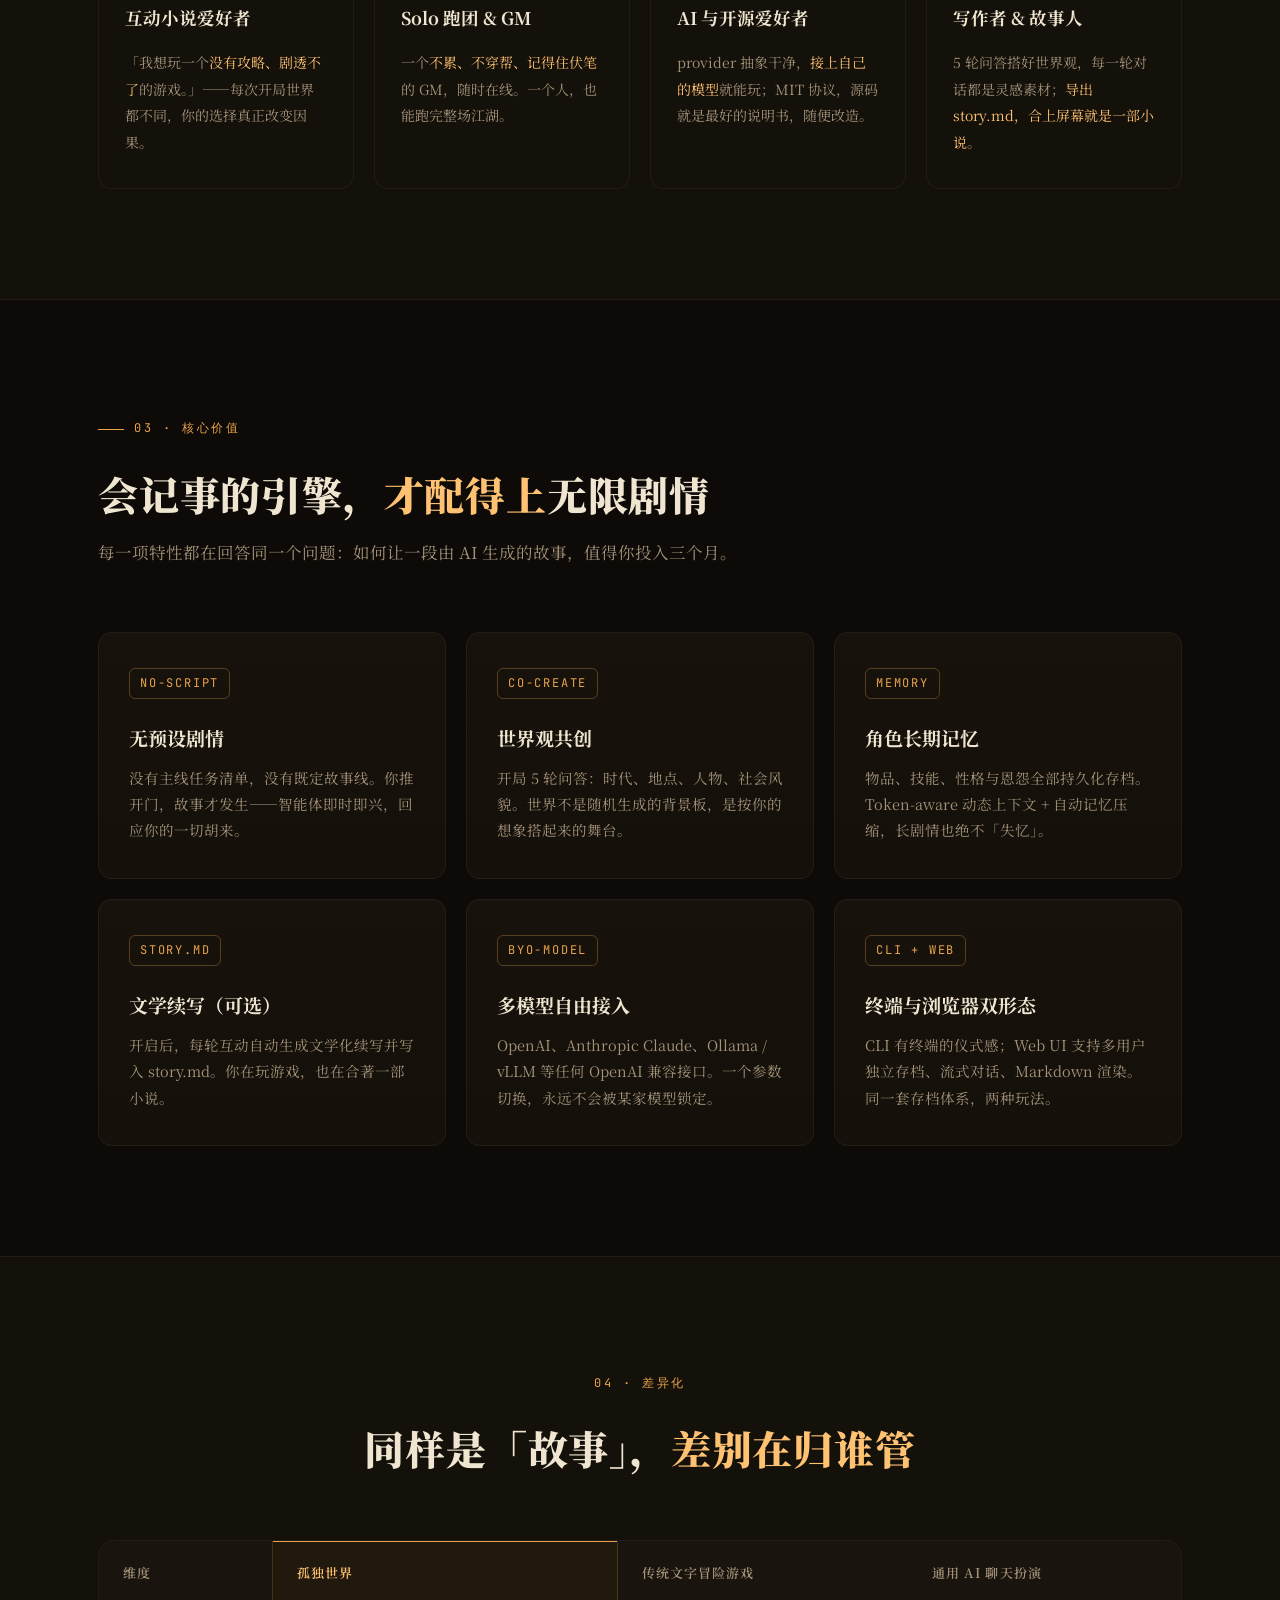
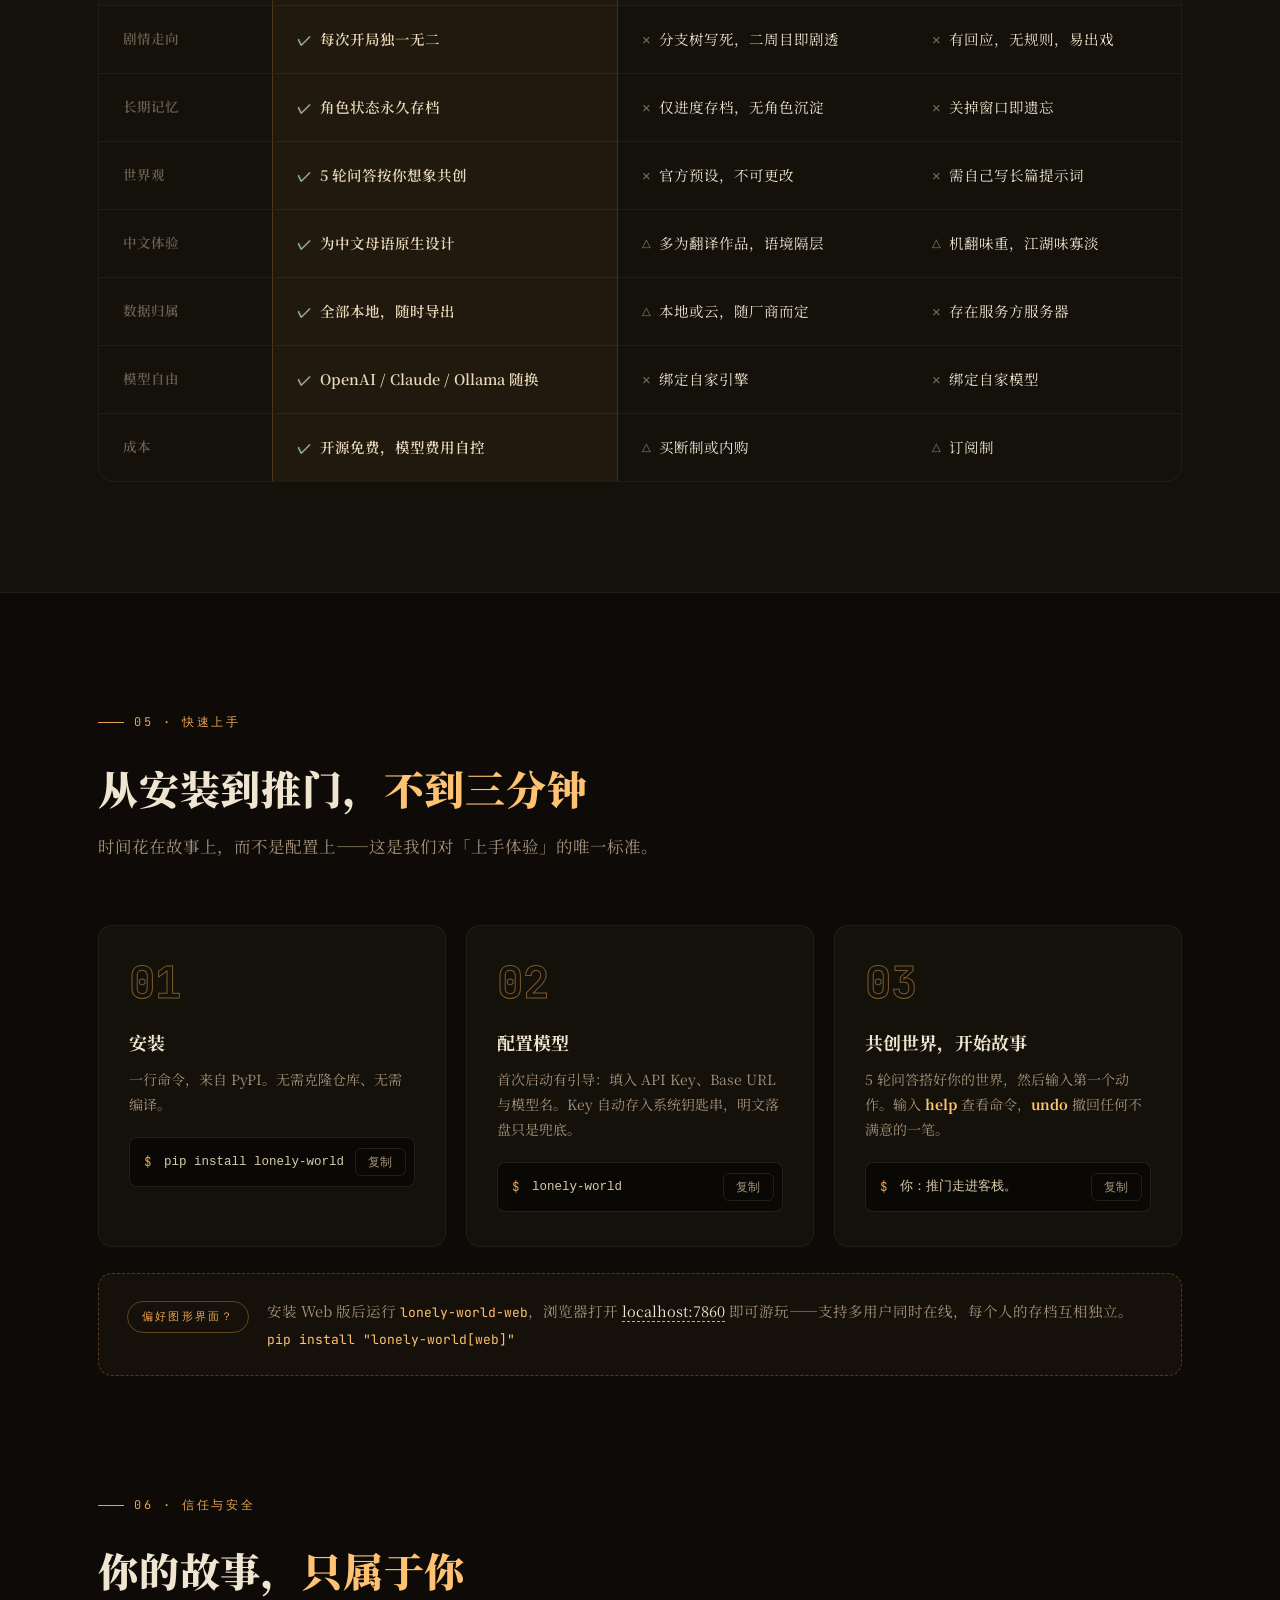
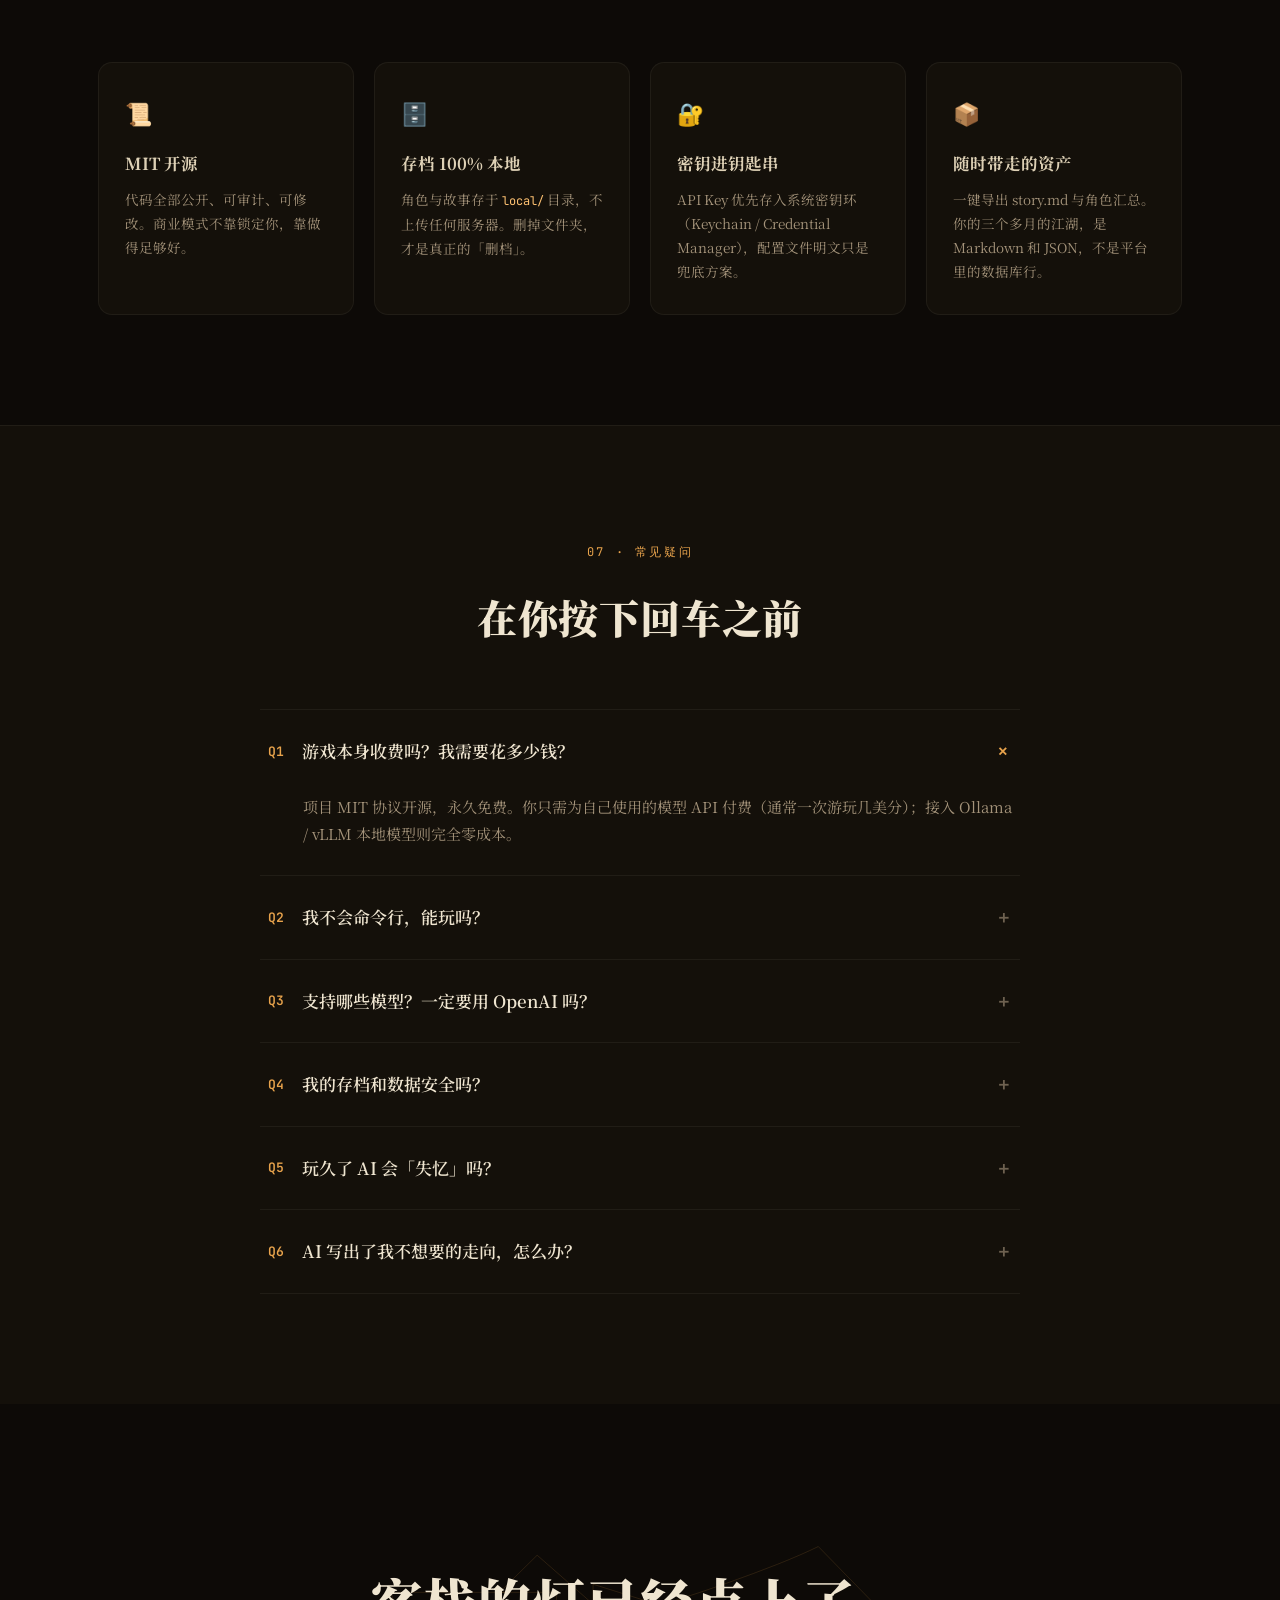
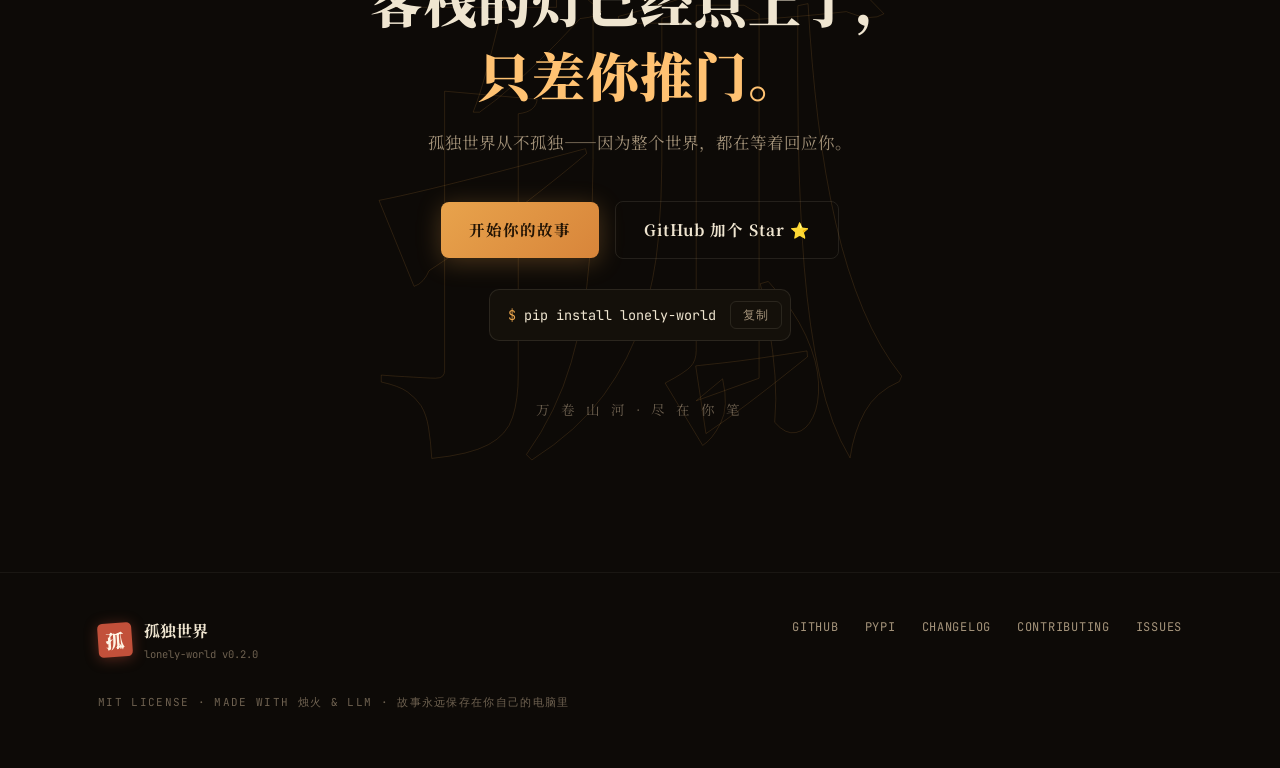
==== commit 474b76df: "update" ====
--- a/GTM/index.html
+++ b/GTM/index.html
@@ -8,7 +8,12 @@
 <meta property="og:title" content="孤独世界 lonely-world — 没有既定剧情的中文 AI 文字冒险游戏">
 <meta property="og:description" content="输入你的动作，世界即时回应。角色、恩怨与世界观永久保存在你自己的电脑里。每一次开局，都是一个只属于你的故事。">
 <meta property="og:type" content="website">
-<meta property="og:url" content="https://github.com/panna-arts/lonely-world">
+<meta property="og:url" content="https://yk5p80w5xvod.meoo.fun">
+<meta property="og:image" content="https://yk5p80w5xvod.meoo.fun/og-card.png">
+<meta property="og:image:width" content="1200">
+<meta property="og:image:height" content="630">
+<meta name="twitter:card" content="summary_large_image">
+<meta name="twitter:image" content="https://yk5p80w5xvod.meoo.fun/og-card.png">
 <link rel="preconnect" href="https://fonts.googleapis.com">
 <link rel="preconnect" href="https://fonts.gstatic.com" crossorigin>
 <link href="https://fonts.googleapis.com/css2?family=Noto+Serif+SC:wght@400;600;700;900&family=JetBrains+Mono:wght@400;500;700&display=swap" rel="stylesheet">
@@ -210,6 +215,65 @@
     html{scroll-behavior:auto}
   }
 
+  /* ============ 试玩 DEMO ============ */
+  .demo-grid{display:grid;grid-template-columns:minmax(0,1fr) 320px;gap:24px;align-items:start}
+  .demo-win{background:#0a0805;border:1px solid rgba(232,163,76,.16);border-radius:14px;
+    box-shadow:0 30px 80px rgba(0,0,0,.55),inset 0 1px 0 rgba(255,255,255,.04);overflow:hidden}
+  .demo-bar{display:flex;align-items:center;gap:8px;padding:12px 16px;background:rgba(232,163,76,.05);border-bottom:1px solid var(--line-soft)}
+  .demo-bar i{width:11px;height:11px;border-radius:50%;background:#3a3227}
+  .demo-bar i:first-child{background:var(--ember)}
+  .demo-bar i:nth-child(2){background:var(--amber)}
+  .demo-bar i:nth-child(3){background:var(--jade)}
+  .demo-bar span{margin-left:auto;font-family:var(--mono);font-size:11px;color:var(--faint);letter-spacing:.12em}
+  .demo-body{padding:26px 28px 30px;font-family:var(--mono);font-size:13.5px;line-height:2.05;min-height:400px}
+  .d-para{margin:0 0 1.1em;color:#b7a789}
+  .d-para.d-you{color:#e8d9b8}
+  .d-para.d-you::before{content:"你：";color:var(--amber-hi);font-weight:700}
+  .d-para.d-say{color:#d8c9a8}
+  .demo-choices{display:flex;flex-direction:column;gap:10px;margin-top:22px}
+  .choice{
+    display:flex;align-items:center;gap:12px;text-align:left;
+    background:rgba(232,163,76,.05);border:1px solid rgba(232,163,76,.22);border-radius:10px;
+    padding:12px 16px;color:#e8d9b8;font-family:var(--mono);font-size:13px;line-height:1.7;
+    cursor:pointer;opacity:0;transform:translateY(8px);animation:chIn .45s ease forwards;
+    transition:border-color .2s,background .2s,transform .2s;
+  }
+  .choice:hover,.choice:focus-visible{border-color:var(--amber);background:rgba(232,163,76,.12);transform:translateY(-1px);outline:none}
+  .choice .cn{color:var(--amber);font-weight:700;flex:none}
+  @keyframes chIn{to{opacity:1;transform:none}}
+  .demo-end{border-top:1px solid var(--line);margin:6px 28px 30px;padding-top:24px;font-family:var(--serif);animation:endIn .6s ease both}
+  @keyframes endIn{from{opacity:0;transform:translateY(10px)}to{opacity:1;transform:none}}
+  .demo-end p{font-size:14.5px;color:var(--muted);line-height:2;margin-bottom:18px}
+  .demo-end p b{color:var(--paper)}
+  .demo-end .cta-row{margin-bottom:16px}
+  .demo-end .install-pill{font-size:12.5px}
+  .restart{
+    font-family:var(--mono);font-size:11.5px;color:var(--faint);letter-spacing:.1em;cursor:pointer;
+    background:none;border:none;border-bottom:1px dashed var(--faint);padding:2px 0;transition:color .2s;
+  }
+  .restart:hover{color:var(--amber-hi)}
+  .demo-side{position:sticky;top:88px}
+  .side-card{background:linear-gradient(180deg,var(--card) 0%,var(--bg-2) 100%);border:1px solid var(--line-soft);border-radius:14px;padding:24px 22px}
+  .side-head{display:flex;align-items:baseline;justify-content:space-between;margin-bottom:14px}
+  .side-title{font-weight:700;font-size:16px}
+  .side-note{font-family:var(--mono);font-size:10px;color:var(--faint);letter-spacing:.08em}
+  .chip-row{display:flex;justify-content:space-between;align-items:center;padding:9px 0;border-bottom:1px dashed var(--line-soft);font-size:12.5px}
+  .chip-row .k{color:var(--faint);letter-spacing:.18em;font-family:var(--mono);font-size:11px}
+  .chip-row .v{color:var(--amber-hi);padding:1px 8px;border-radius:6px}
+  .chip-row .v.up{animation:vflash 1s ease}
+  @keyframes vflash{0%{background:rgba(232,163,76,.3)}100%{background:transparent}}
+  .side-sub{font-family:var(--mono);font-size:10.5px;color:var(--faint);letter-spacing:.2em;margin:16px 0 12px;padding-top:14px;border-top:1px solid var(--line-soft)}
+  .marks{display:flex;flex-wrap:wrap;gap:8px;min-height:26px}
+  .mark{border:1px solid rgba(232,163,76,.35);border-radius:99px;padding:3px 12px;font-family:var(--mono);font-size:10.5px;color:var(--amber-hi);letter-spacing:.12em;animation:chIn .45s both}
+  .mark-empty{border-style:dashed;color:var(--faint)}
+  .side-foot{margin-top:16px;font-size:12px;color:var(--faint);line-height:1.9}
+  @media(max-width:880px){
+    .demo-grid{grid-template-columns:1fr}
+    .demo-side{position:static}
+    .demo-body{min-height:340px;padding:22px 20px 26px}
+    .demo-end{margin:6px 20px 26px}
+  }
+
   /* ============ 痛点 ============ */
   .pains{display:grid;grid-template-columns:repeat(3,1fr);gap:20px;margin-bottom:20px}
   .pain{
@@ -390,6 +454,7 @@
       <span>孤独世界<small>lonely-world</small></span>
     </a>
     <div class="nav-links">
+      <a href="#demo">试玩</a>
       <a href="#why">为什么</a>
       <a href="#who">为谁而做</a>
       <a href="#features">特性</a>
@@ -447,6 +512,43 @@
 </header>
 
 <main>
+<!-- ================= 试玩 DEMO ================= -->
+<section id="demo">
+  <div class="wrap">
+    <div class="sec-head reveal">
+      <span class="eyebrow">DEMO · 不用安装</span>
+      <h2>先推一次门，<em>试试</em></h2>
+      <p class="lead">下面是一段按真实游玩流程预生成的交互试玩：每一次选择，世界都会回应，状态都会被记住。安装之后，剧情不再有剧本。</p>
+    </div>
+    <div class="demo-grid reveal">
+      <div class="demo-win" id="demoRoot" aria-label="交互式试玩">
+        <div class="demo-bar"><i></i><i></i><i></i><span>孤独世界 — 交互试玩</span></div>
+        <div class="demo-body" id="demoBody"></div>
+        <div class="demo-end" id="demoEnd" hidden>
+          <p>在真实的孤独世界里，<b>这一切才刚刚开始</b>：你的选择会沉淀进角色档案，三个月后回来，江湖还记得今晚。写坏了也不要紧——<b>undo</b> 可以反悔，存档永远在你自己的硬盘里。</p>
+          <div class="cta-row">
+            <span class="install-pill"><span><span class="dollar">$</span> pip install lonely-world</span><button class="copy-btn" data-copy="pip install lonely-world">复制</button></span>
+          </div>
+          <button class="restart" id="demoRestart">↺ 重新走一遍，试试别的选择</button>
+        </div>
+      </div>
+      <aside class="demo-side">
+        <div class="side-card">
+          <div class="side-head"><span class="side-title">角色档案</span><span class="side-note">示意 · 真实存档在本机</span></div>
+          <div class="chip-row"><span class="k">身份</span><span class="v" data-k="身份">—</span></div>
+          <div class="chip-row"><span class="k">银钱</span><span class="v" data-k="银钱">—</span></div>
+          <div class="chip-row"><span class="k">线索</span><span class="v" data-k="线索">—</span></div>
+          <div class="chip-row"><span class="k">恩怨</span><span class="v" data-k="恩怨">—</span></div>
+          <div class="chip-row"><span class="k">时辰</span><span class="v" data-k="时辰">—</span></div>
+          <div class="side-sub">剧情印记</div>
+          <div class="marks" id="demoMarks"><span class="mark mark-empty">尚未落子</span></div>
+          <p class="side-foot">真实游戏中，以上状态会随剧情永久写入本地存档——三个月后回来，江湖还记得。</p>
+        </div>
+      </aside>
+    </div>
+  </div>
+</section>
+
 <!-- ================= 痛点 / 为什么 ================= -->
 <section id="why">
   <div class="wrap">
@@ -857,5 +959,139 @@
     play();
   })();
 </script>
+<script>
+/* ---------- 交互试玩（预生成剧本回放） ---------- */
+(function(){
+  const body=document.getElementById('demoBody');
+  const root=document.getElementById('demoRoot');
+  const endPanel=document.getElementById('demoEnd');
+  const marksBox=document.getElementById('demoMarks');
+  const chips={};
+  document.querySelectorAll('.chip-row .v[data-k]').forEach(el=>chips[el.dataset.k]=el);
+  if(!body||!root) return;
+  const reduce=window.matchMedia('(prefers-reduced-motion: reduce)').matches;
+  const auto=new URLSearchParams(location.search).get('demo')==='auto';
+
+  const SCENES={
+    s0:{chips:{身份:'镖师',银钱:'所剩无几',线索:'无',恩怨:'无',时辰:'戌时'},text:[
+      {t:'n',s:'洛阳，雨夜。城南老客栈的灯笼被风吹得晃了晃。'},
+      {t:'n',s:'你叫顾远舟，走镖七年。三天前，你押的最后一趟镖在潼关道上失踪——连同六个兄弟，一个都没回来。'},
+      {t:'n',s:'你推门进来，抖落一身雨水。堂中三五个江湖客在低声谈话；角落里，有个灰衣人从你进门起就一直没有低头。',p:500}
+    ],choices:[
+      {cn:'甲',tag:'听风',s:'要一壶热酒，坐到角落去听',to:'sA'},
+      {cn:'乙',tag:'按剑',s:'直接上楼开房，把剑压在枕下',to:'sB'},
+      {cn:'丙',tag:'探问',s:'走向那个灰衣人',to:'sC'}
+    ]},
+    sA:{chips:{线索:'废庙销赃',时辰:'亥时'},text:[
+      {t:'n',s:'酒是温的。掌柜把碗放下时，手在抖。'},
+      {t:'say',s:'「客官，」他的声音压得极低，「潼关道上丢的那趟镖……听说今夜有人在城西废庙销赃。」'},
+      {t:'n',s:'隔壁桌有人嗤笑：「鬼见愁的地界，也敢去？」你的手停在碗沿上——鬼见愁，正是你丢镖的地方。',p:500}
+    ],choices:[
+      {cn:'甲',tag:'穷问',s:'起身，追问销赃的细节',to:'s2'},
+      {cn:'乙',tag:'暗记',s:'不动声色，记下说话人的脸',to:'s2'}
+    ]},
+    sB:{chips:{线索:'废庙之约',时辰:'三更'},text:[
+      {t:'n',s:'楼板在脚下吱呀作响。你吹了灯，剑横在枕边，和衣而卧。'},
+      {t:'n',s:'三更前后，走廊里传来脚步声——很轻，在你门口停住了。'},
+      {t:'n',s:'没有敲门。一张折起的纸条从门缝下被推进来，脚步声随即远去。'},
+      {t:'you',s:'（展开纸条）'},
+      {t:'say',s:'「想知道镖去了哪里——三更，城西废庙。一个欠顾家命的人」',p:500}
+    ],choices:[
+      {cn:'甲',tag:'赴约',s:'如约赴庙',to:'s2'},
+      {cn:'乙',tag:'循迹',s:'吹灯拔闩，追上那脚步声',to:'s2'}
+    ]},
+    sC:{chips:{线索:'师门之谜',恩怨:'师门纠葛',时辰:'亥时'},text:[
+      {t:'n',s:'你在他对面坐下。灰衣人抬起头：一张陌生的脸，一双见过大风浪的眼睛。'},
+      {t:'say',s:'「孤鸿十三式，」他先开了口，「三年前名动河洛。顾清秋的记名弟子，怎么会沦落到走潼关的镖？」'},
+      {t:'n',s:'你浑身一僵——师父顾清秋，三个月前已经死在你面前。'},
+      {t:'say',s:'灰衣人盯着你，一字一顿：「他没死。想见他，三更，城西废庙。」',p:500}
+    ],choices:[
+      {cn:'甲',tag:'逼问',s:'攥住他的手腕，逼他说清楚',to:'s2'},
+      {cn:'乙',tag:'跟踪',s:'佯装不信，散场后暗中跟住他',to:'s2'}
+    ]},
+    s2:{chips:{线索:'废庙之约',时辰:'三更'},text:[
+      {t:'n',s:'无论哪条路，所有的线都指向同一个地方——城西废庙，三更。'},
+      {t:'n',s:'雨停了。你提灯出门，长街尽头的月亮泡在水洼里。破庙的轮廓伏在夜色深处，像一头睡着的兽。',p:500}
+    ],choices:[
+      {cn:'甲',tag:'赴约',s:'暗藏短刃，正门赴约',to:'s3'},
+      {cn:'乙',tag:'潜行',s:'绕到庙后，翻墙而入',to:'s3'},
+      {cn:'丙',tag:'伏击',s:'伏上庙外老槐树，静观其变',to:'s3'}
+    ]},
+    s3:{chips:{线索:'师父未死',恩怨:'+1',时辰:'三更'},end:true,text:[
+      {t:'n',s:'庙里有火光。有人背对着门，正往火堆里添柴。'},
+      {t:'n',s:'那人身形一动，你握紧了刀柄——可当他缓缓摘下斗笠、转过脸来时，你全身的血都凉了。'},
+      {t:'n',s:'那是顾清秋。你的师父。三个月前，在你面前咽气的人。'},
+      {t:'say',s:'「镖没有丢，」他说，「远舟——是我让你丢的。」'},
+      {t:'n',s:'火堆爆出一粒火星。庙外铜铃轻响，灰衣人已等在原来的位置。',p:600}
+    ]}
+  };
+
+  const sleep=ms=>new Promise(r=>setTimeout(r,ms));
+  let skip=false;
+  async function typeInto(el,text){
+    if(reduce){el.textContent=text;return;}
+    for(const ch of text){
+      if(skip){el.textContent=text;skip=false;return;}
+      el.textContent+=ch;
+      await sleep(14+Math.random()*24);
+    }
+  }
+  function setChips(map){
+    for(const k in map){
+      const el=chips[k]; if(!el) continue;
+      el.textContent=map[k];
+      el.classList.remove('up'); void el.offsetWidth; el.classList.add('up');
+    }
+  }
+  function addMark(tag){
+    const empty=marksBox.querySelector('.mark-empty');
+    if(empty) empty.remove();
+    if([...marksBox.children].some(m=>m.textContent===tag)) return;
+    const m=document.createElement('span');m.className='mark';m.textContent=tag;
+    marksBox.appendChild(m);
+  }
+  function showChoices(list){
+    const box=document.createElement('div');box.className='demo-choices';
+    list.forEach((c,i)=>{
+      const b=document.createElement('button');
+      b.className='choice';b.style.animationDelay=(i*0.09)+'s';
+      b.innerHTML='<span class="cn">'+c.cn+'</span><span>'+c.s+'</span>';
+      b.addEventListener('click',()=>{addMark(c.tag);showScene(c.to);});
+      box.appendChild(b);
+    });
+    body.appendChild(box);
+    if(auto) setTimeout(()=>box.querySelector('.choice').click(),1100);
+  }
+  async function showScene(id){
+    const sc=SCENES[id];
+    skip=false; body.innerHTML='';
+    setChips(sc.chips);
+    for(const p of sc.text){
+      const el=document.createElement('p');
+      el.className='d-para'+(p.t==='you'?' d-you':p.t==='say'?' d-say':'');
+      body.appendChild(el);
+      await typeInto(el,p.s);
+      await sleep(p.p||(reduce?80:340));
+    }
+    if(sc.end){
+      await sleep(reduce?100:700);
+      endPanel.hidden=false;
+      return;
+    }
+    showChoices(sc.choices);
+  }
+  root.addEventListener('click',e=>{
+    if(e.target.closest('.choice')||e.target.closest('.copy-btn')||e.target.closest('.restart')) return;
+    if(document.querySelector('.demo-choices')) return;
+    skip=true;
+  });
+  document.getElementById('demoRestart').addEventListener('click',()=>{
+    endPanel.hidden=true;
+    marksBox.innerHTML='<span class="mark mark-empty">尚未落子</span>';
+    showScene('s0');
+  });
+  showScene('s0');
+})();
+</script>
 </body>
 </html>
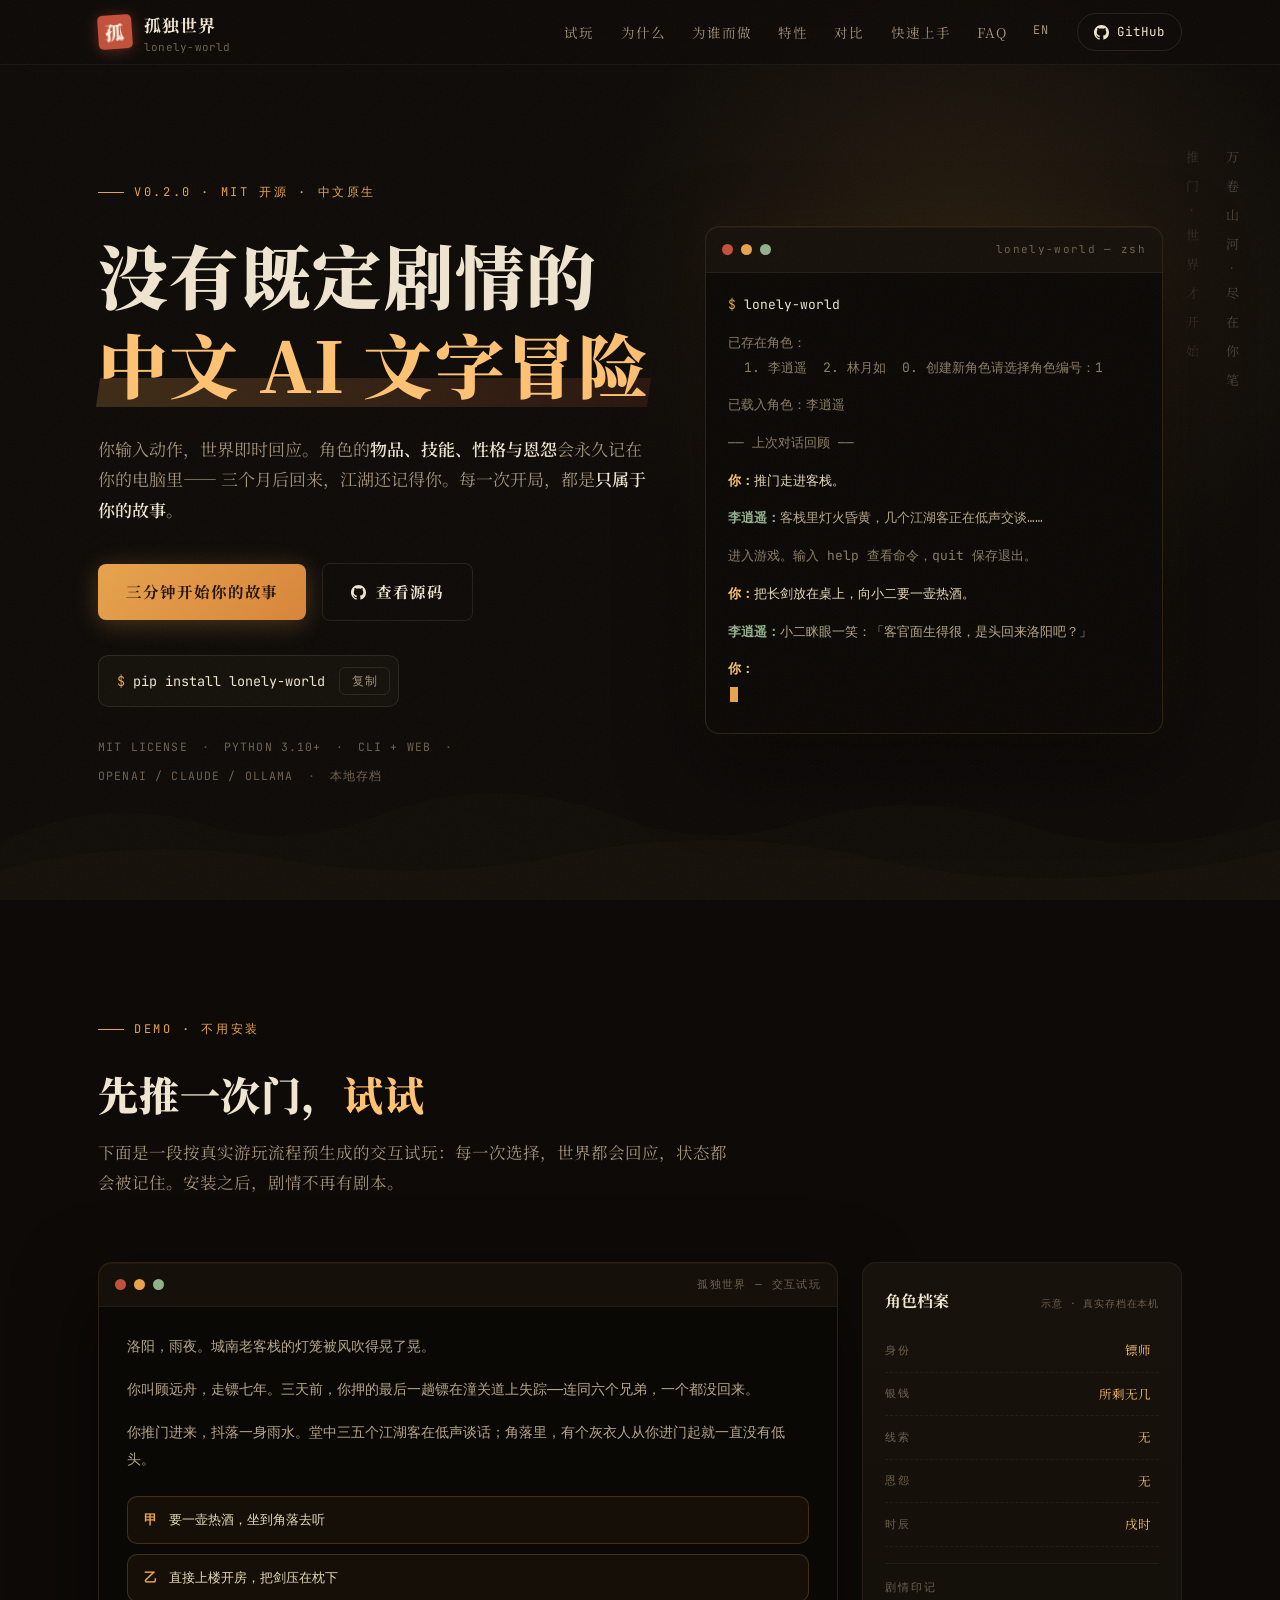
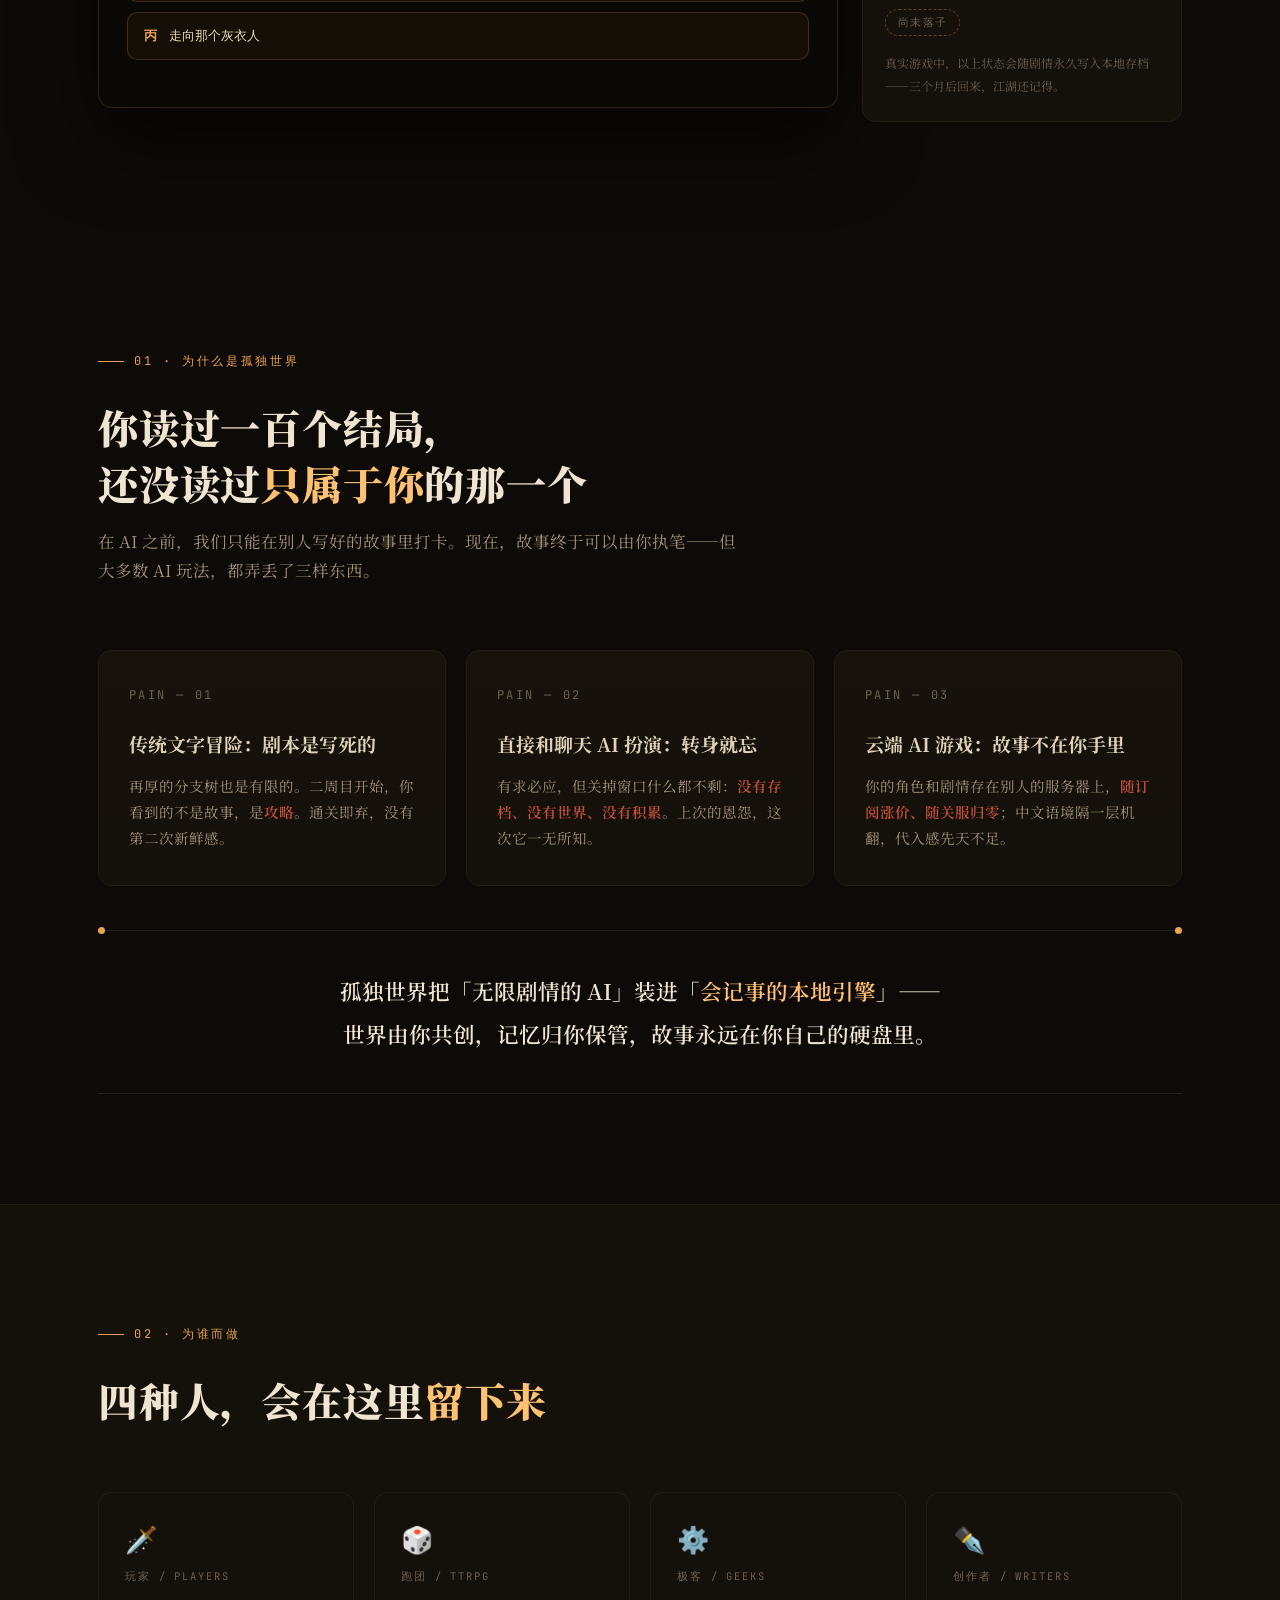
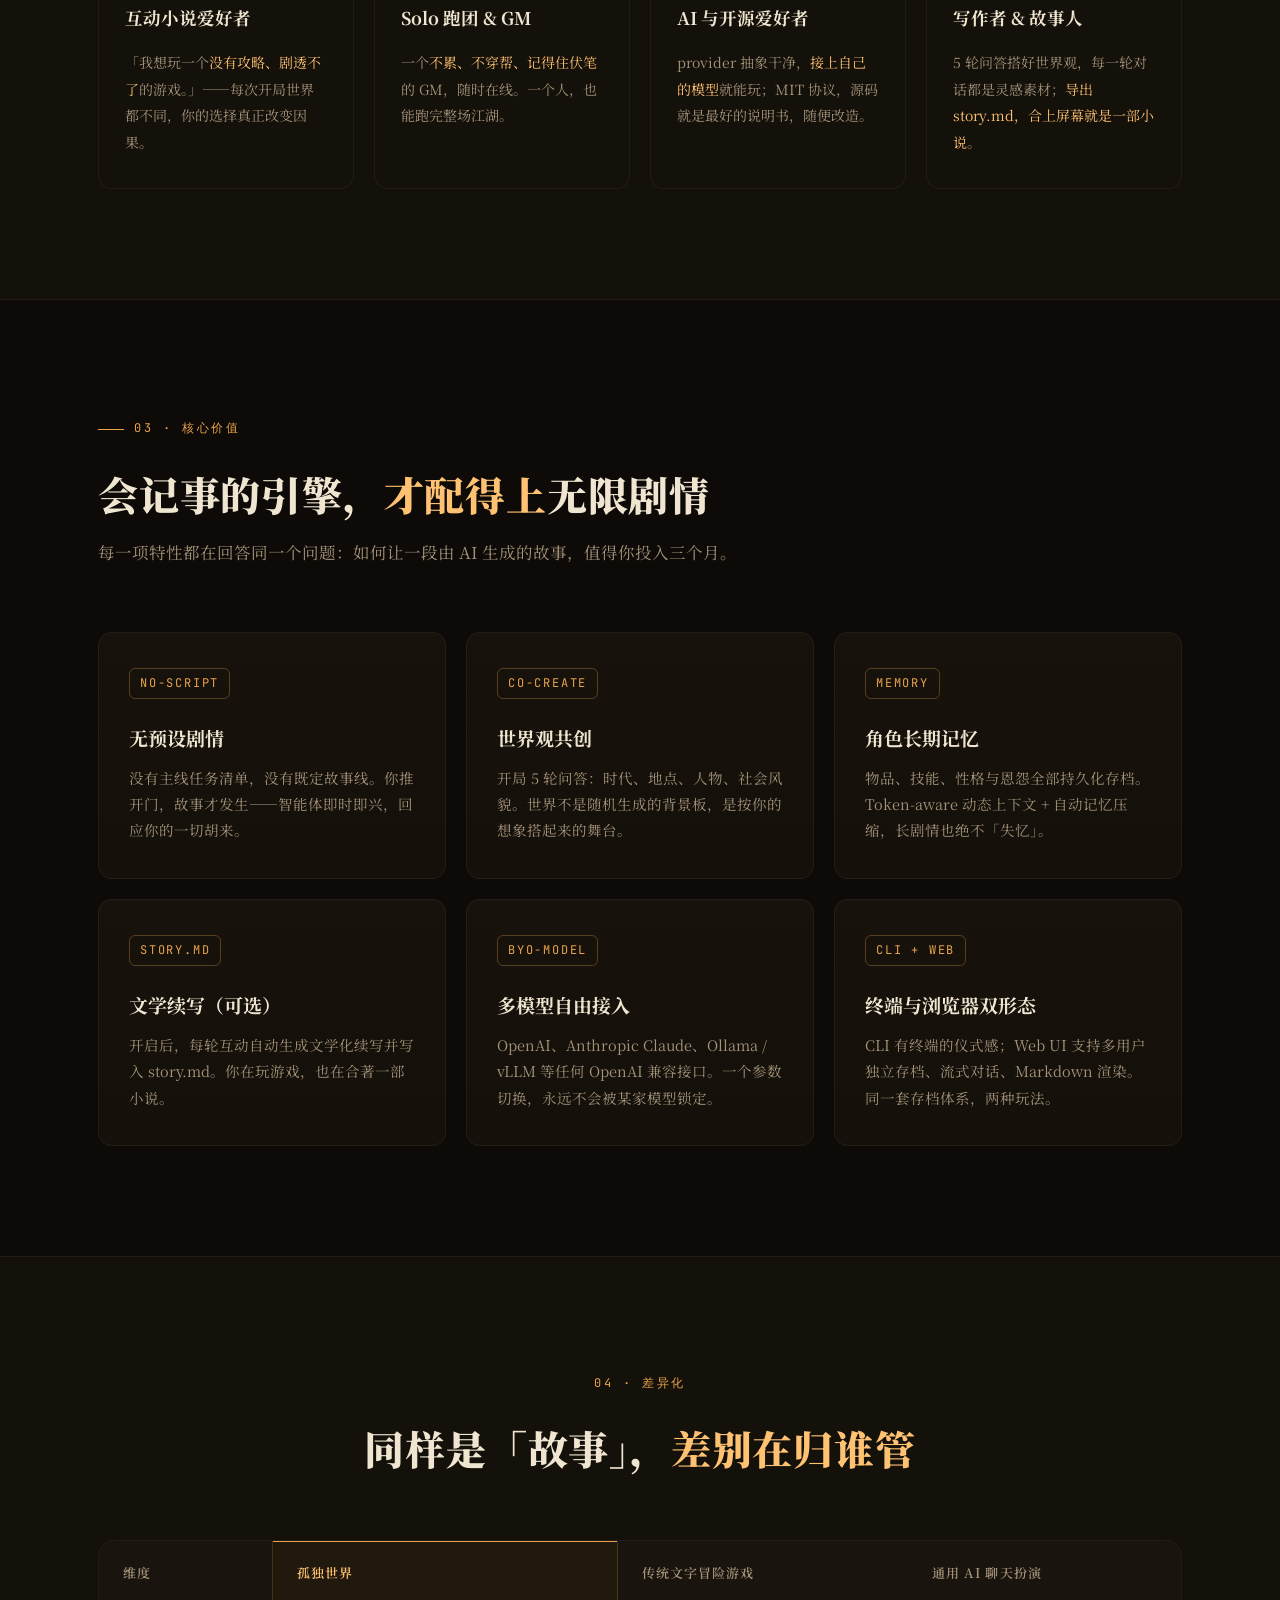
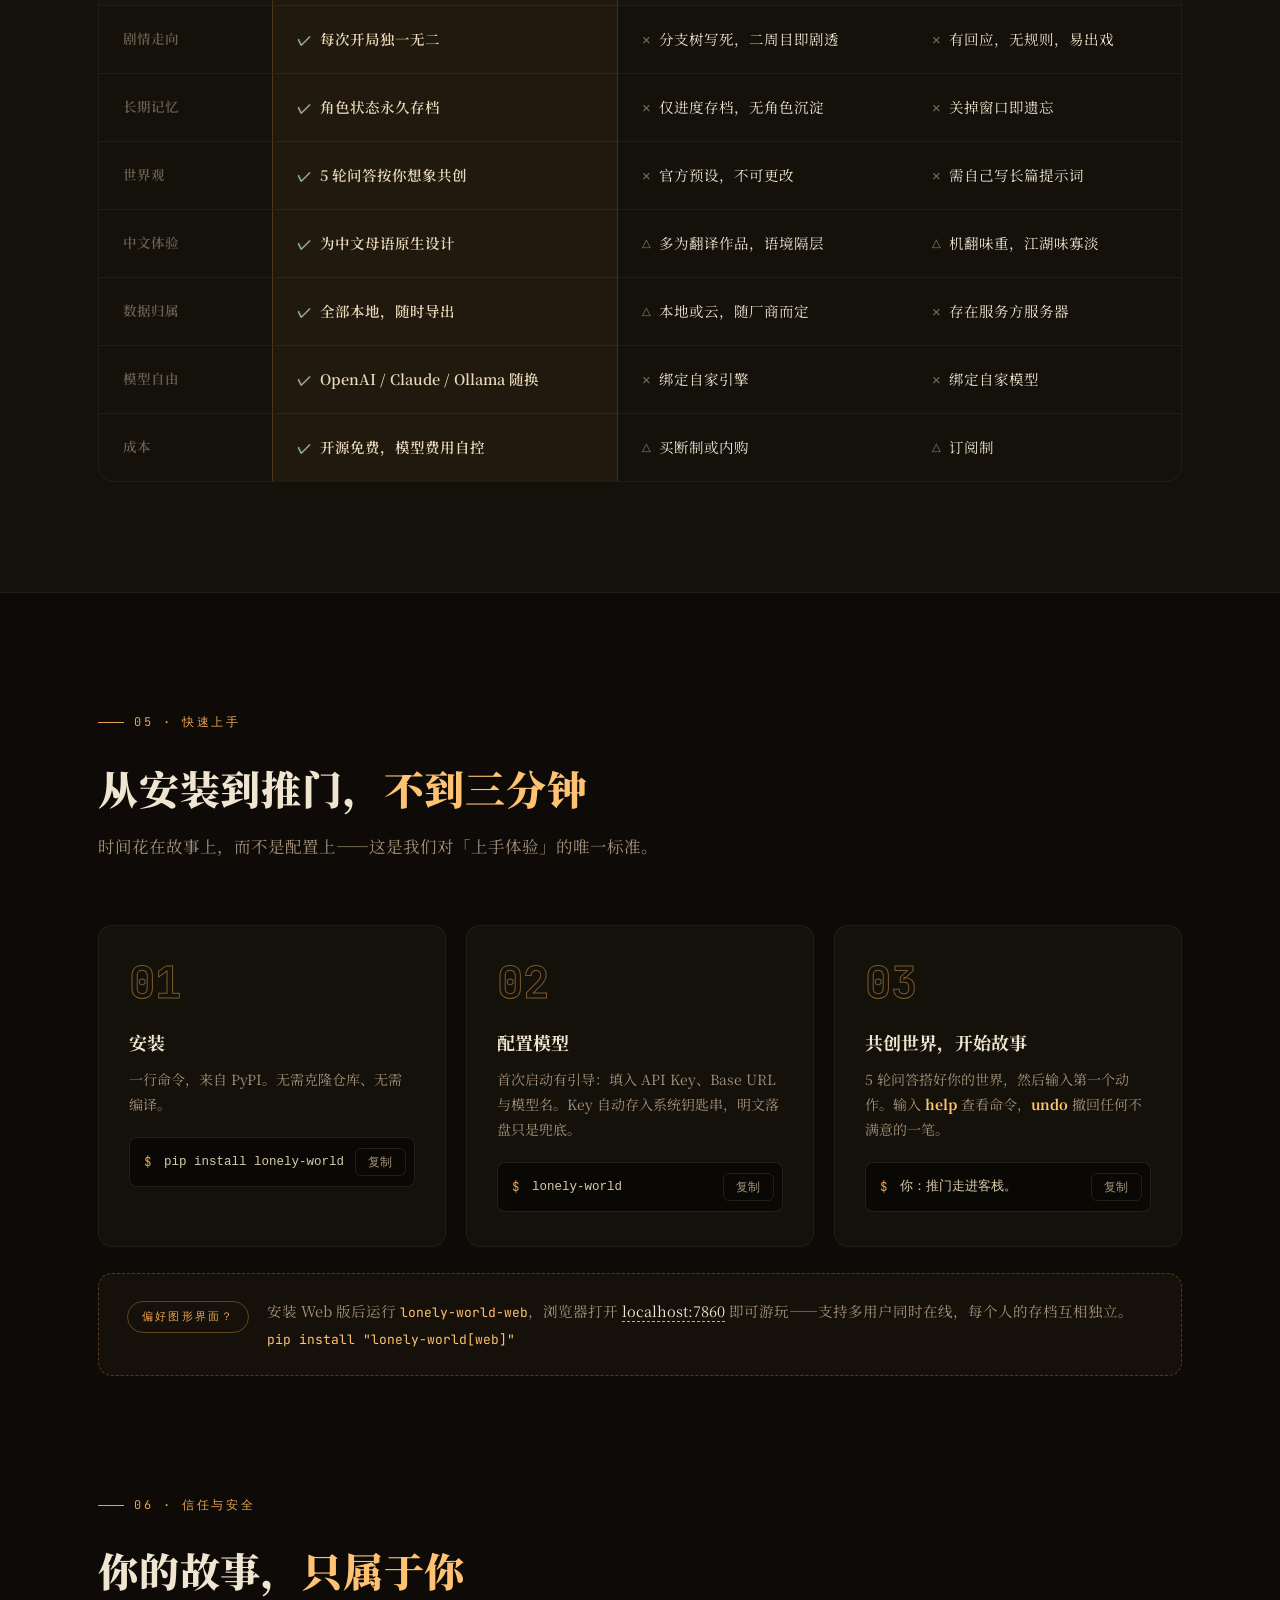
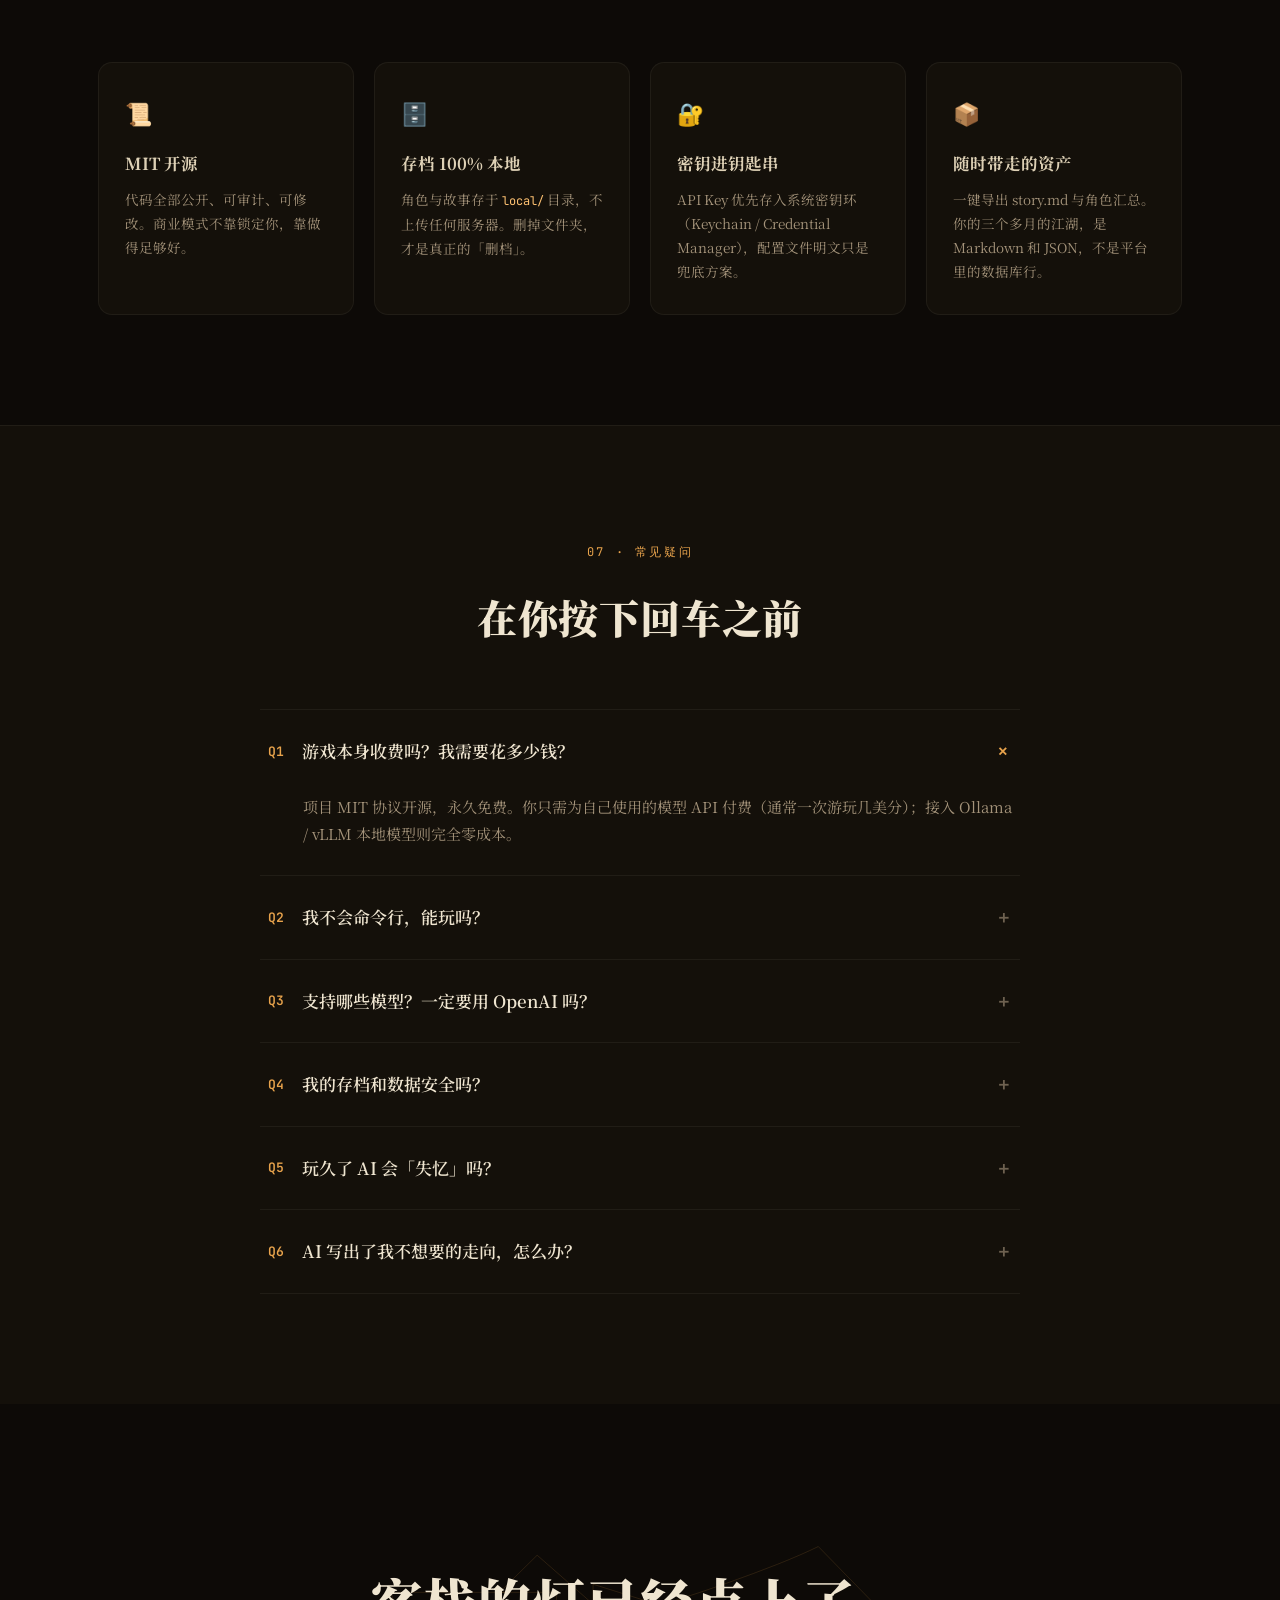
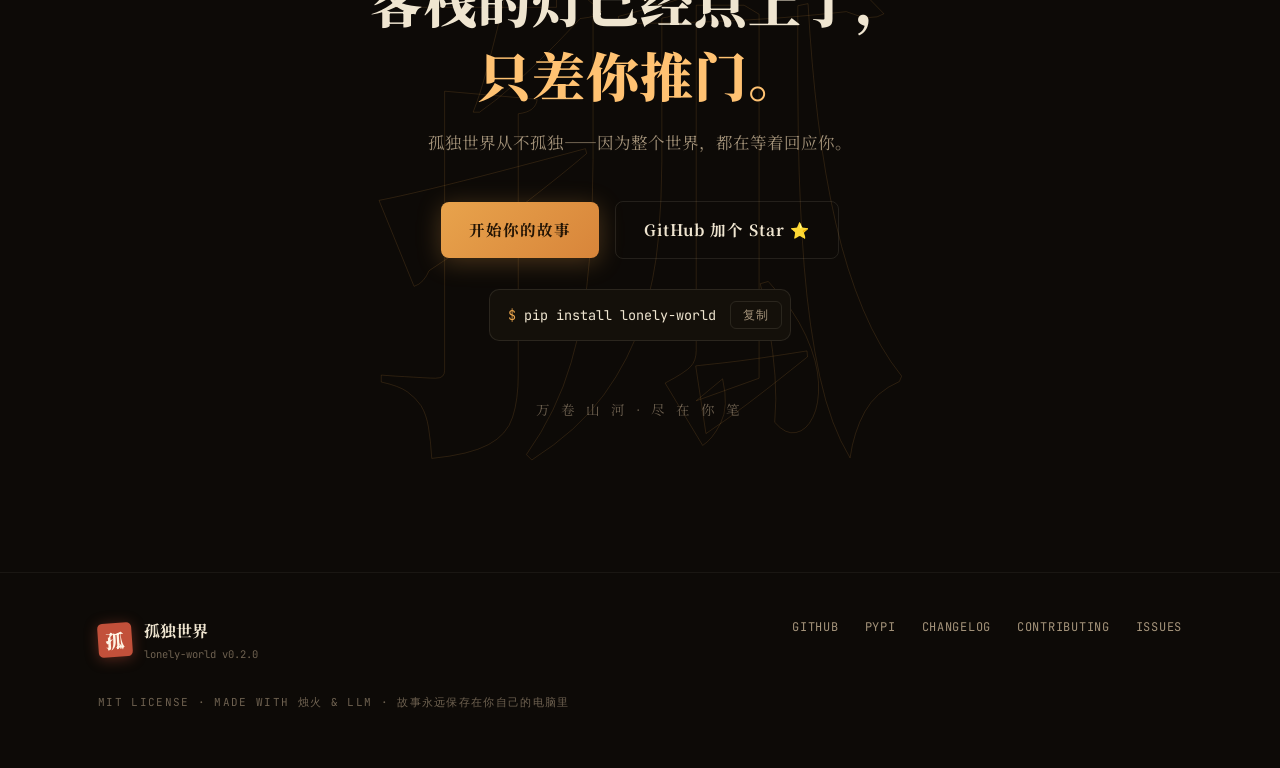
==== commit 95f834ff: "update" ====
--- a/GTM/index.html
+++ b/GTM/index.html
@@ -14,6 +14,15 @@
 <meta property="og:image:height" content="630">
 <meta name="twitter:card" content="summary_large_image">
 <meta name="twitter:image" content="https://yk5p80w5xvod.meoo.fun/og-card.png">
+<link rel="canonical" href="https://yk5p80w5xvod.meoo.fun">
+<link rel="alternate" hreflang="en" href="https://yk5p80w5xvod.meoo.fun/en.html">
+<link rel="alternate" hreflang="zh-CN" href="https://yk5p80w5xvod.meoo.fun">
+<meta name="theme-color" content="#0d0a07">
+<link rel="icon" href='data:image/svg+xml,<svg xmlns="http://www.w3.org/2000/svg" viewBox="0 0 64 64"><rect width="64" height="64" rx="12" fill="%23c2503a"/><text x="32" y="45" font-size="36" font-weight="900" text-anchor="middle" fill="%23fff4e4" font-family="serif">%E5%AD%A4</text></svg>'>
+<!-- Analytics slot：启用统计时取消注释其一并填入 id（详见 GTM/README.md §7）
+<script async defer data-website-id="YOUR_ID" src="https://umami.example.com/script.js"></script>
+<script async src="https://gc.example.com/count.js" data-goatcounter="https://YOUR.goatcounter.com/count"></script>
+-->
 <link rel="preconnect" href="https://fonts.googleapis.com">
 <link rel="preconnect" href="https://fonts.gstatic.com" crossorigin>
 <link href="https://fonts.googleapis.com/css2?family=Noto+Serif+SC:wght@400;600;700;900&family=JetBrains+Mono:wght@400;500;700&display=swap" rel="stylesheet">
@@ -28,7 +37,24 @@
   "offers": { "@type": "Offer", "price": "0", "priceCurrency": "USD" },
   "license": "https://opensource.org/licenses/MIT",
   "url": "https://github.com/panna-arts/lonely-world",
-  "softwareVersion": "0.2.0"
+  "softwareVersion": "0.2.0",
+  "author": { "@type": "Organization", "name": "panna-arts" },
+  "keywords": "AI文字冒险, 互动小说, 文字游戏, LLM, 开源游戏, 本地优先, text adventure",
+  "inLanguage": "zh-CN"
+}
+</script>
+<script type="application/ld+json">
+{
+  "@context": "https://schema.org",
+  "@type": "FAQPage",
+  "mainEntity": [
+    { "@type": "Question", "name": "游戏本身收费吗？我需要花多少钱？", "acceptedAnswer": { "@type": "Answer", "text": "项目 MIT 协议开源，永久免费。你只需为自己使用的模型 API 付费（通常一次游玩几美分）；接入 Ollama / vLLM 本地模型则完全零成本。" } },
+    { "@type": "Question", "name": "我不会命令行，能玩吗？", "acceptedAnswer": { "@type": "Answer", "text": "可以。安装 Web 版（pip install \"lonely-world[web]\"）后运行 lonely-world-web，浏览器打开 localhost:7860，点选或创建角色即可开始，全程图形界面。" } },
+    { "@type": "Question", "name": "支持哪些模型？一定要用 OpenAI 吗？", "acceptedAnswer": { "@type": "Answer", "text": "不需要。任何 OpenAI 兼容接口都可以：OpenAI、Anthropic Claude、以及 Ollama / vLLM 跑的本地模型。用 --provider 参数或环境变量切换，随时换模型不换存档。" } },
+    { "@type": "Question", "name": "我的存档和数据安全吗？", "acceptedAnswer": { "@type": "Answer", "text": "所有数据保存在你电脑的 local/ 目录，不经过任何第三方服务器（仅与你配置的模型 API 通信）。API Key 优先存入系统密钥环；故事可随时导出为 Markdown，完全可携带。" } },
+    { "@type": "Question", "name": "玩久了 AI 会「失忆」吗？", "acceptedAnswer": { "@type": "Answer", "text": "这正是孤独世界的核心工程：Token-aware 动态上下文截断 + 自动记忆压缩归档。长剧情下关键设定与人物恩怨会被归档保留，而不是被直接截断丢弃。" } },
+    { "@type": "Question", "name": "AI 写出了我不想要的走向，怎么办？", "acceptedAnswer": { "@type": "Answer", "text": "输入 undo（或「撤回」）即可撤销上一轮输入并恢复到之前的状态，世界会当作什么都没发生过。你的故事，你有最终剪辑权。" } }
+  ]
 }
 </script>
 <style>
@@ -461,6 +487,7 @@
       <a href="#compare">对比</a>
       <a href="#start">快速上手</a>
       <a href="#faq">FAQ</a>
+      <a href="en.html" hreflang="en" style="font-family:var(--mono);font-size:12px">EN</a>
     </div>
     <a class="nav-gh" href="https://github.com/panna-arts/lonely-world" target="_blank" rel="noopener">
       <svg width="15" height="15" viewBox="0 0 16 16" fill="currentColor" aria-hidden="true"><path d="M8 0C3.58 0 0 3.58 0 8c0 3.54 2.29 6.53 5.47 7.59.4.07.55-.17.55-.38 0-.19-.01-.82-.01-1.49-2.01.37-2.53-.49-2.69-.94-.09-.23-.48-.94-.82-1.13-.28-.15-.68-.52-.01-.53.63-.01 1.08.58 1.23.82.72 1.21 1.87.87 2.33.66.07-.52.28-.87.51-1.07-1.78-.2-3.64-.89-3.64-3.95 0-.87.31-1.59.82-2.15-.08-.2-.36-1.02.08-2.12 0 0 .67-.21 2.2.82.64-.18 1.32-.27 2-.27s1.36.09 2 .27c1.53-1.04 2.2-.82 2.2-.82.44 1.1.16 1.92.08 2.12.51.56.82 1.27.82 2.15 0 3.07-1.87 3.75-3.65 3.95.29.25.54.73.54 1.48 0 1.07-.01 1.93-.01 2.2 0 .21.15.46.55.38A8.01 8.01 0 0 0 16 8c0-4.42-3.58-8-8-8Z"/></svg>
